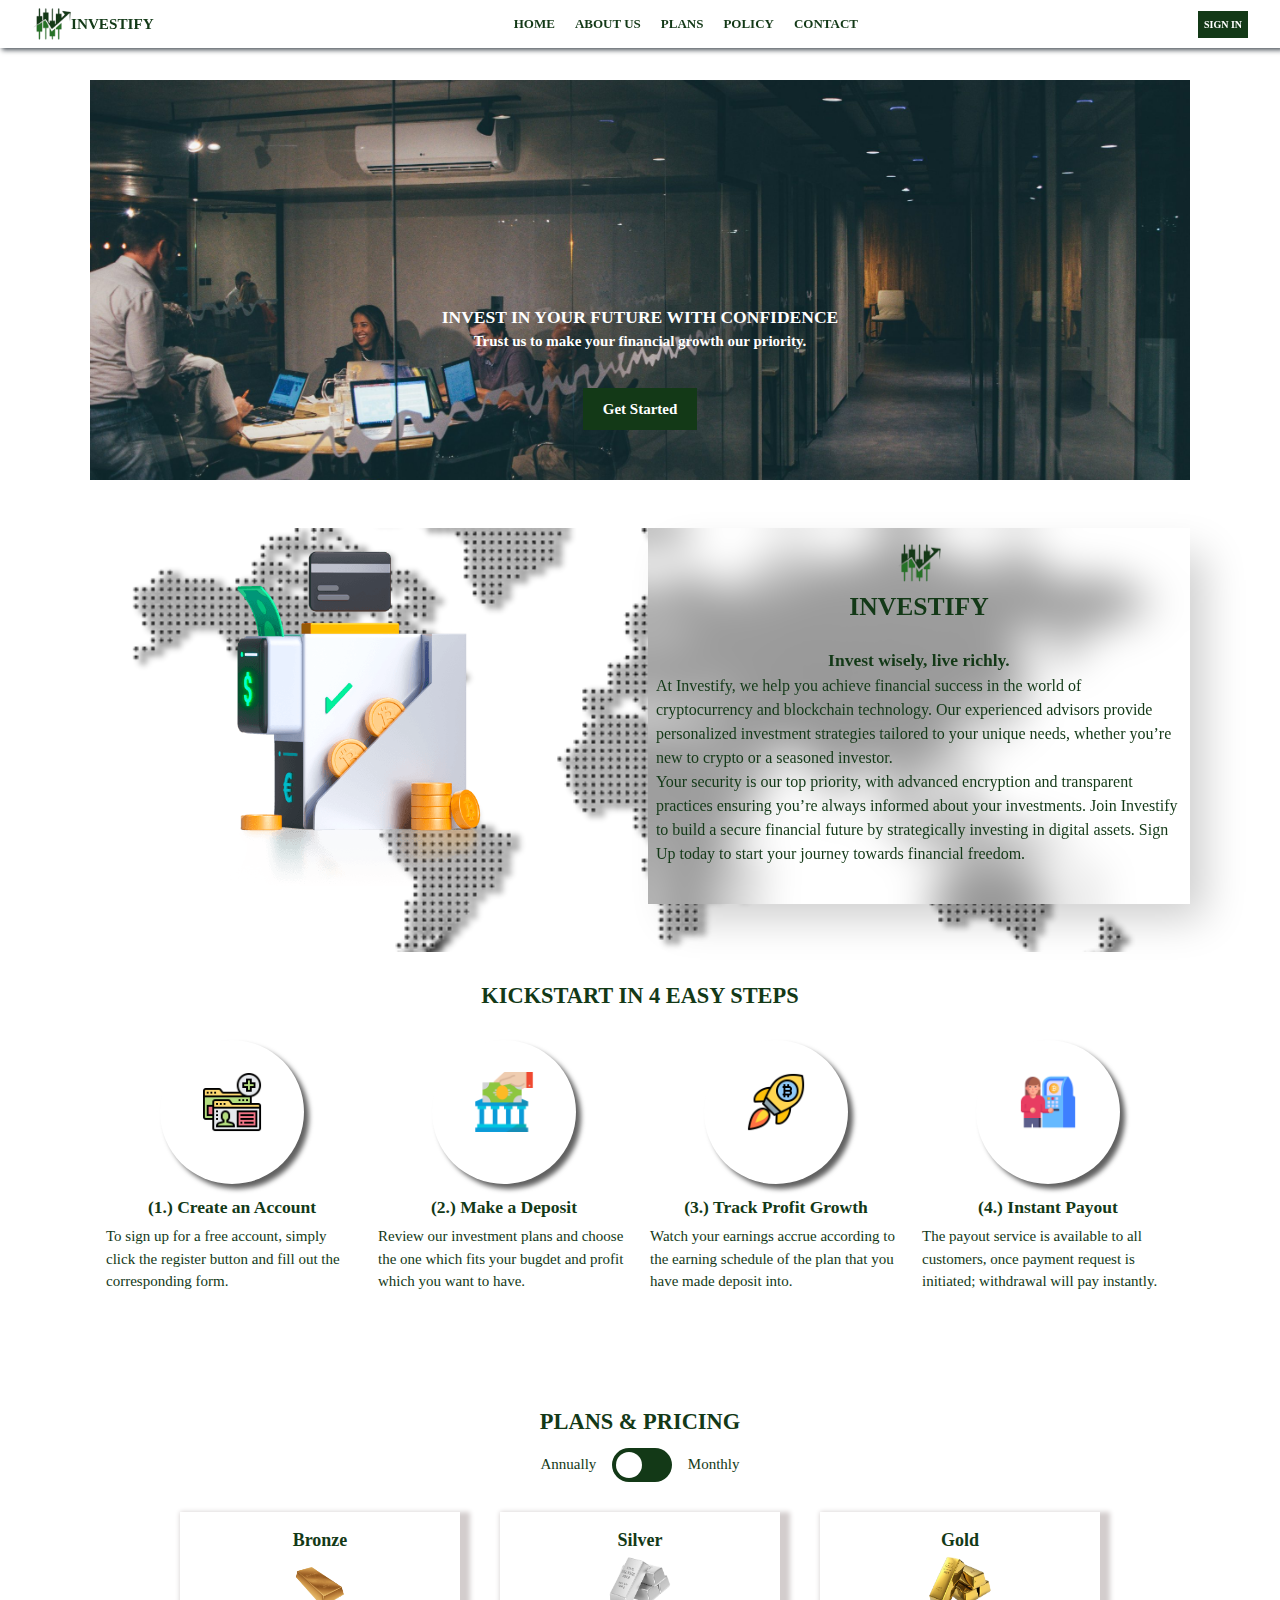
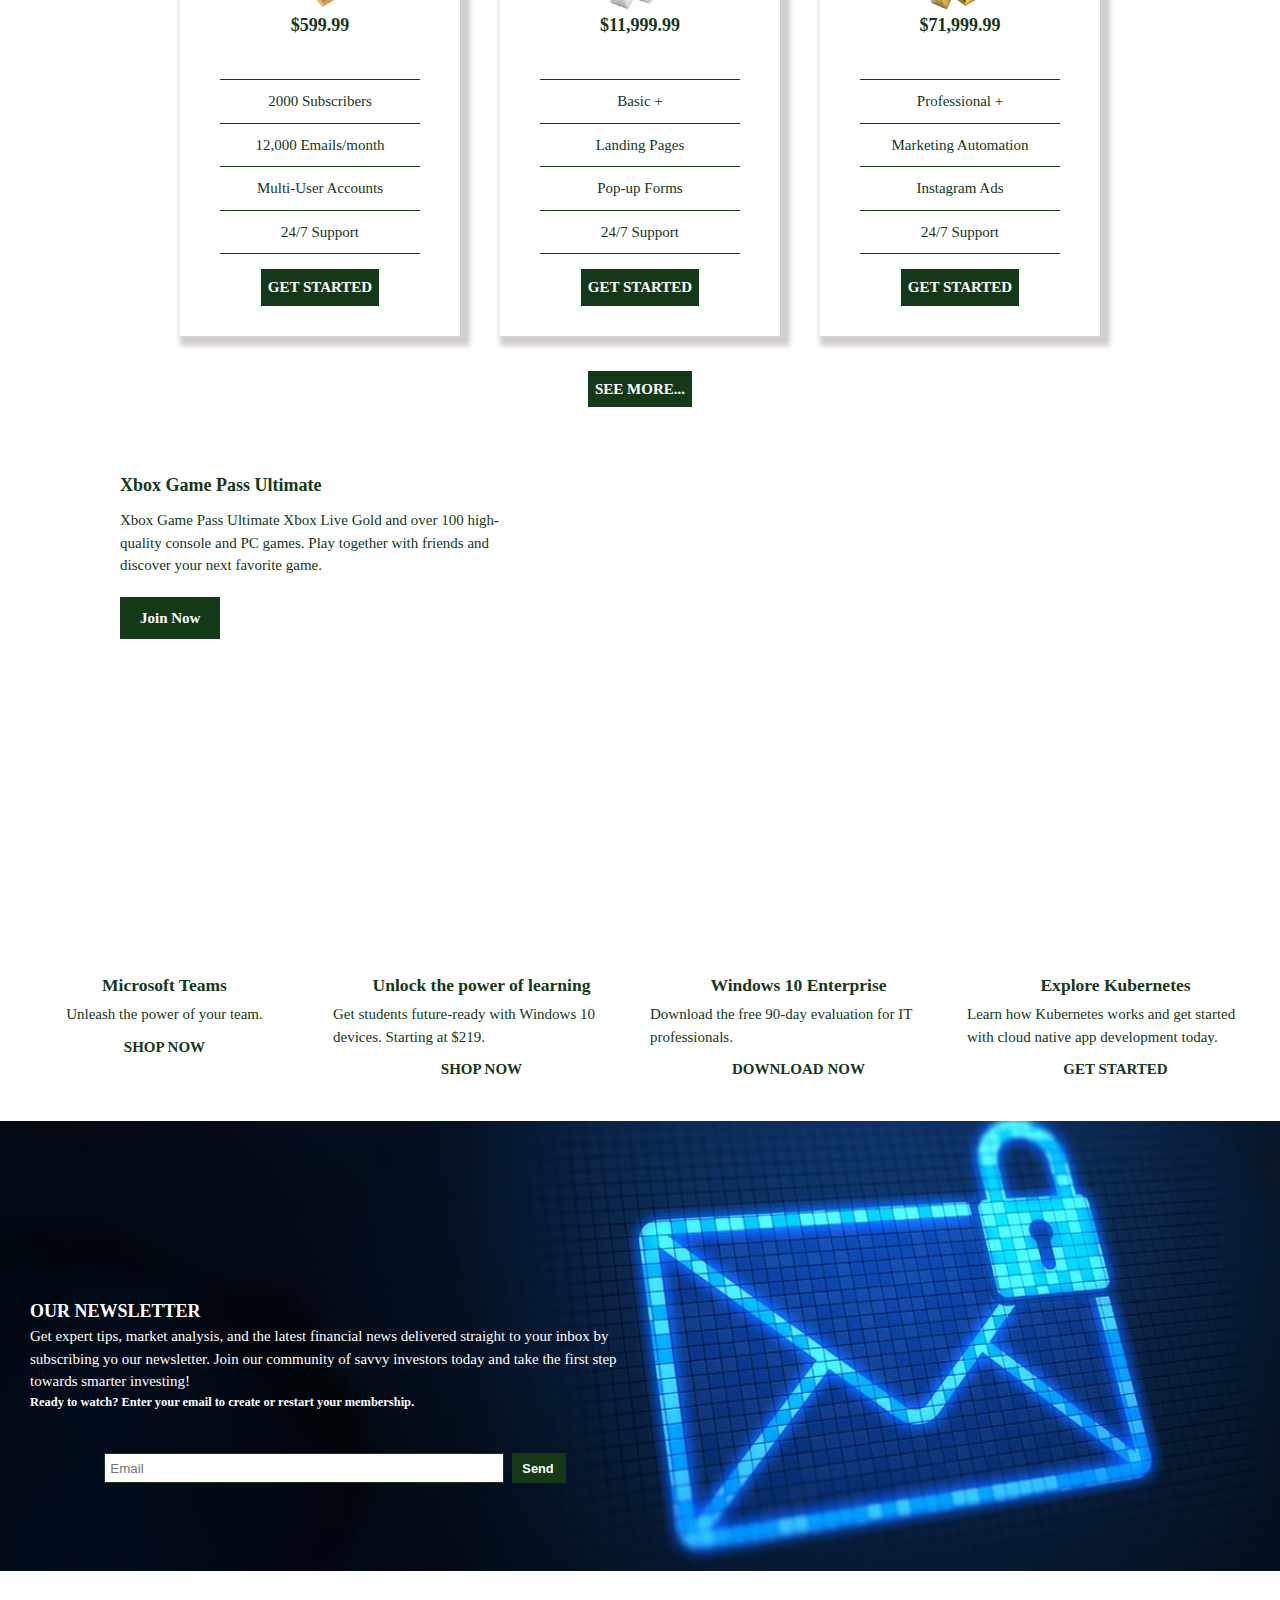
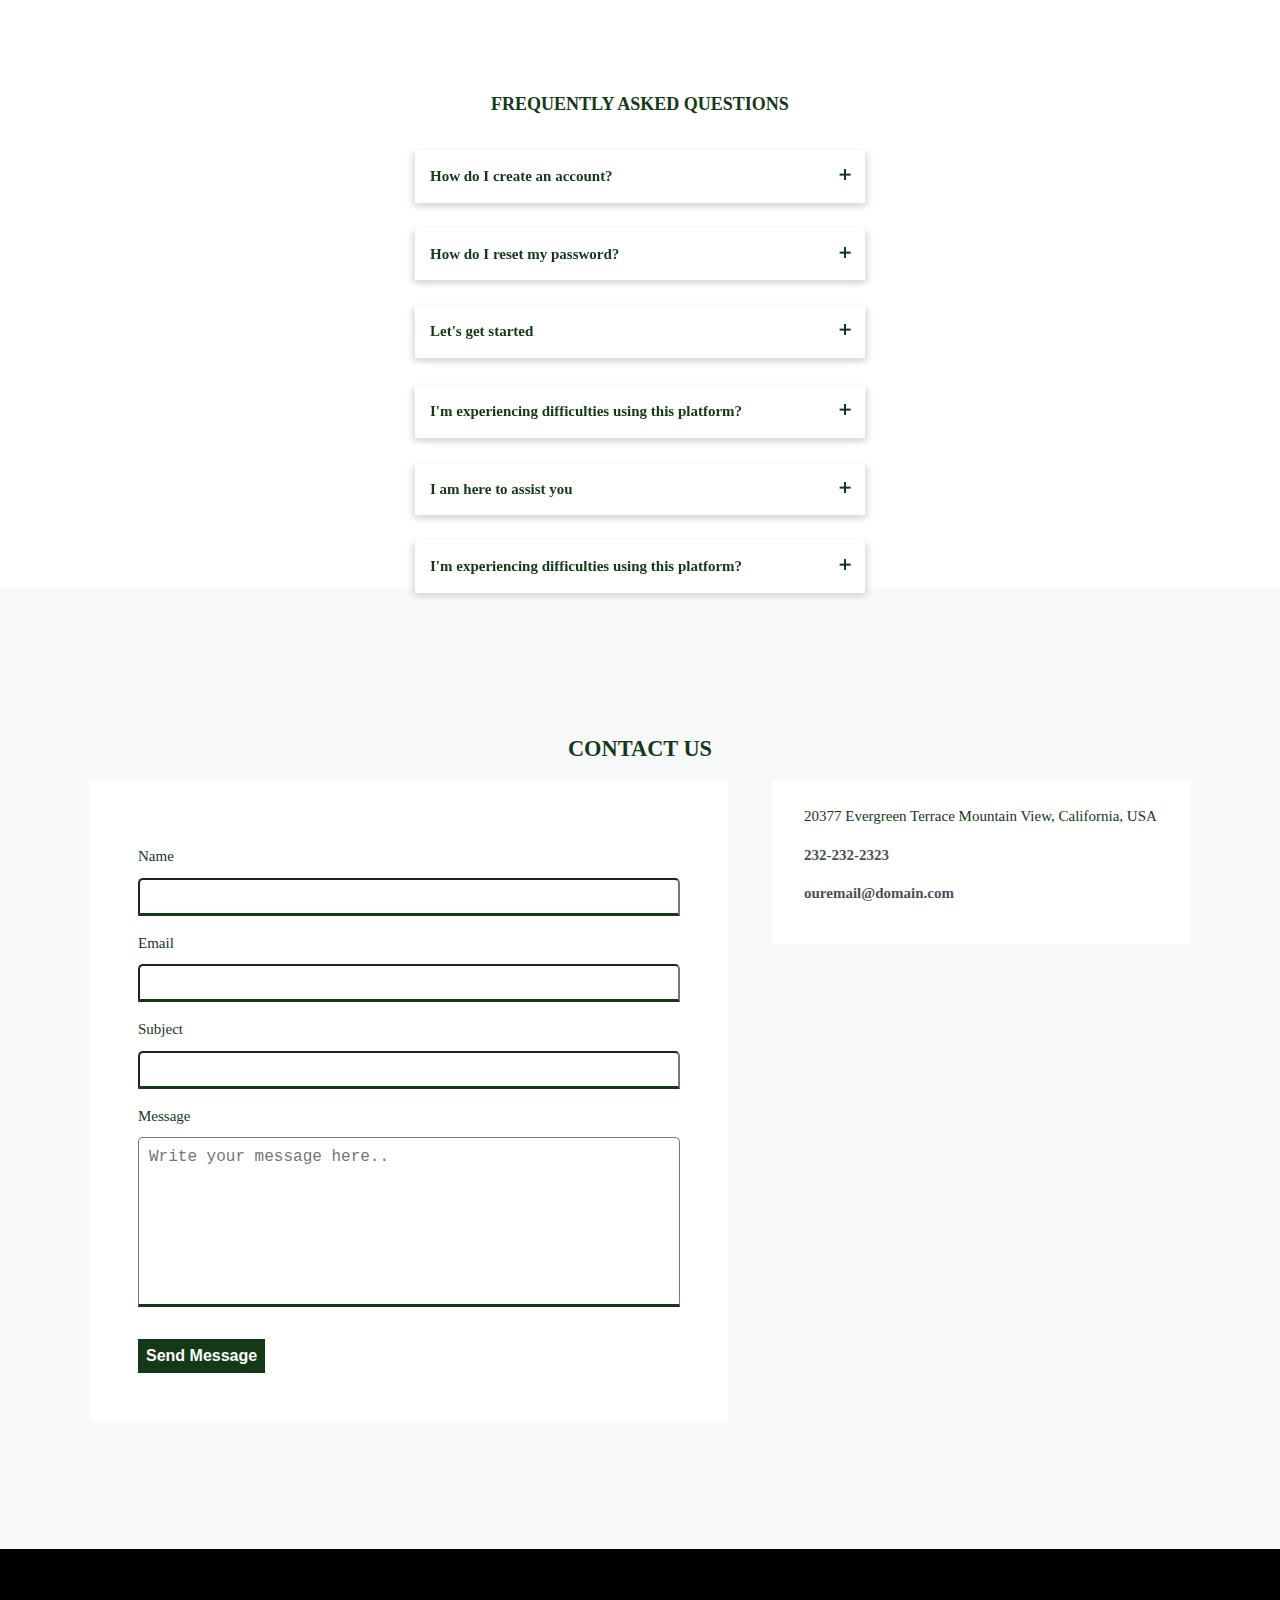
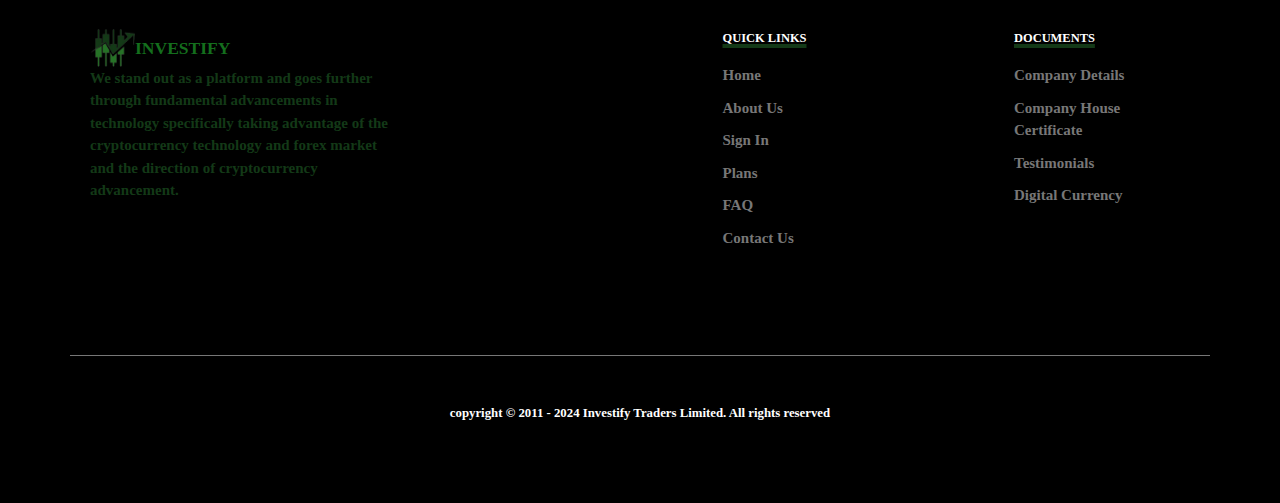
==== index.html @ efc924e0 "Added all" ====
<!DOCTYPE html>
<html>

<head>
  <title>Investify</title>
  <meta charset="utf-8">
  <meta name='viewport' content='width=device-width, initial-scale=1.0, maximum-scale=1.0, user-scalable=no' />
  <link href="./css/styles.css" rel="stylesheet" type='text/css' />
  <link rel="icon" href="./img/logo.png">
  <link rel="stylesheet" href="https://cdnjs.cloudflare.com/ajax/libs/font-awesome/6.4.0/css/all.min.css" integrity="sha512-iecdLmaskl7CVkqkXNQ/ZH/XLlvWZOJyj7Yy7tcenmpD1ypASozpmT/E0iPtmFIB46ZmdtAc9eNBvH0H/ZpiBw==" crossorigin="anonymous" referrerpolicy="no-referrer">
  <link rel="stylesheet" href="path/to/font-awesome/css/font-awesome.min.css">
</head>

<body>

  <div class="menu-btn">
    <i class="fas fa-bars"></i>
  </div>

  <div class="container">
    <!-- Nav -->
    <nav class="main-nav">
      <div class="logo">
        <img class="logo-img" src="./img/logo.png" alt="Investify">
        <h3>INVESTIFY</h3>
      </div>

      <ul class="main-menu">
        <li><a href="#">HOME</a></li>
        <li><a href="dashboard.html">ABOUT US</a></li>
        <li><a href="#">PLANS</a></li>
        <li><a href="#">POLICY</a></li>
        <li><a href="#">CONTACT</a></li>
      </ul>

      <ul class="right-menu">
        <a href="login.html" class="sign-in">
          SIGN IN <i class="fas fa-chevron-right"></i>
        </a>
      </ul>
    </nav>

    <!-- Showcase -->
    <header class="showcase">
      <div class="showcase-text">
        <h3>INVEST IN YOUR FUTURE WITH CONFIDENCE</h3>
      <h4>
        Trust us to make your financial growth our priority. <br>
      </h4>
      </div>
      <a href="#" class="btn">
        Get Started <i class="fas fa-chevron-right"></i>
      </a>
    </header>


    <!-- ---------------- About Us ----------------- -->
    <div class="row reverse">
      <div class="img-col">
          <img src="./img/about.png" alt="">
      </div>
      <div class="text-col">
        <div class="about-logo">
          <img class="logo-img" src="./img/logo.png" alt="Investify">
          <h1>INVESTIFY</h3>
        </div>
        <h3> Invest wisely, live richly.</h3>
          <p>
            At Investify, we help you achieve financial success in the
            world of cryptocurrency and blockchain technology. Our 
            experienced advisors provide personalized investment 
            strategies tailored to your unique needs, whether you’re 
            new to crypto or a seasoned investor. <br>
            Your security is our top priority, with advanced encryption
            and transparent practices ensuring you’re always informed 
            about your investments. Join Investify to build a secure
            financial future by strategically investing in digital assets.
            Sign Up today to start your journey towards financial freedom.
          </p>
          <br>
      </div>
  </div>


  <!-- -------------------Home cards 1---------------- -->
    <section class="home-cards-container">
      <h1>KICKSTART IN 4 EASY STEPS</h1>
      <div class="home-cards">
        <div class="home-cards-parts">
          <div class="steps">
            <img src="./img/account.png" alt="">
          </div>
          <h3>(1.) Create an Account</h3>
          <p>
            To sign up for a free account, simply click the
            register button and fill out the corresponding form.
          </p>
        </div>
        <div class="home-cards-parts">
          <div class="steps">
            <img src="./img/deposit.png" alt="">
          </div>
          <h3>(2.) Make a Deposit</h3>
          <p>
            Review our investment plans and choose the one which
            fits your bugdet and profit which you want to have.
          </p>
        </div>
        <div class="home-cards-parts">
          <div class="steps">
            <img src="./img/money.png" alt="">
          </div>
          <h3>(3.) Track Profit Growth</h3>
          <p>
            Watch your earnings accrue according to the earning
            schedule of the plan that you have made deposit into.
          </p>
        </div>
        <div class="home-cards-parts">
          <div class="steps">
            <img src="./img/atm.png" alt="">
          </div>
          <h3>(4.) Instant Payout</h3>
          <p>
            The payout service is available to all customers,
            once payment request is initiated; withdrawal will
            pay instantly.
          </p>
        </div>
    </section>


    <!-- -------------------Plans-------------------- -->
    <div class="top">
      <h1>PLANS & PRICING</h1>
      <div class="toggle-btn">
        <span style="margin: 0.8em;">Annually</span>
        <label class="switch">
          <input type="checkbox" id="checbox" onclick="check()" ; />
          <span class="slider-two round"></span>
        </label>
        <span style="margin: 0.8em;">Monthly</span></div>
    </div>

    <div class="package-container">
      <div class="packages">
        <h1>Bronze</h1>
        <img src="./img/bronze.png" alt="">
        <h2 class="text1">&dollar;49.99</h2>
        <h2 class="text2">&dollar;599.99</h2>
        <ul class="list-two">
          <li class="first">2000 Subscribers</li>
          <li>12,000 Emails/month</li>
          <li>Multi-User Accounts</li>
          <li>24/7 Support</li>
        </ul>
        <a href="#" class="button-two button1">GET STARTED</a>
      </div>
      <div class="packages">
        <h1>Silver</h1>
        <img src="./img/silver.png" alt="">
        <h2 class="text1">&dollar;999.99</h2>
        <h2 class="text2">&dollar;11,999.99</h2>
        <ul class="list-two">
          <li class="first">Basic +</li>
          <li>Landing Pages</li>
          <li>Pop-up Forms</li>
          <li>24/7 Support</li>
        </ul>
        <a href="#" class="button-two button2">GET STARTED</a>
      </div>
      <div class="packages">
        <h1>Gold</h1>
        <img src="./img/gold.png" alt="">
        <h2 class="text1">&dollar;5,999.99</h2>
        <h2 class="text2">&dollar;71,999.99</h2>
        <ul class="list-two">
          <li class="first">Professional +</li>
          <li>Marketing Automation</li>
          <li>Instagram Ads</li>
          <li>24/7 Support</li>
        </ul>
        <a href="#" class="button-two button3">GET STARTED</a>
      </div>
      <div class="package-container" id="pkgSee">
          <div class="packages">
            <h1>Platinum</h1>
            <img src="./img/plat.png" alt="">
            <h2 class="text1">&dollar;9,999.99</h2>
            <h2 class="text2">&dollar;119,999.99</h2>
            <ul class="list-two">
              <li class="first">2000 Subscribers</li>
              <li>12,000 Emails/month</li>
              <li>Multi-User Accounts</li>
              <li>24/7 Support</li>
            </ul>
            <a href="#" class="button-two button1">GET STARTED</a>
          </div>
          <div class="packages">
            <h1>Diamond</h1>
            <img src="./img/diamond.png" alt="">
            <h2 class="text1">&dollar;49,999.99</h2>
            <h2 class="text2">&dollar;599,999.99</h2>
            <ul class="list-two">
              <li class="first">Basic +</li>
              <li>Landing Pages</li>
              <li>Pop-up Forms</li>
              <li>24/7 Support</li>
            </ul>
            <a href="#" class="button-two button2">GET STARTED</a>
          </div>
          <div class="packages">
            <h1>V.I.P</h1>
            <img src="./img/vip.png" alt="">
            <h2 class="text1">&dollar;99,999.99</h2>
            <h2 class="text2">&dollar;1,199,999.99</h2>
            <ul class="list-two">
              <li class="first">Professional +</li>
              <li>Marketing Automation</li>
              <li>Instagram Ads</li>
              <li>24/7 Support</li>
            </ul>
            <a href="#" class="button-two button3">GET STARTED</a>
          </div>
    </div>
  </div>
  <div class="see">
    <a id="see-more" onclick="seeMore()" class="button-two button1">SEE MORE...</a>
    <a id="see-less" onclick="seeLess()" class="button-two button1">SEE LESS...</a>
  </div>

    <!-- Xbox -->
    <section class="xbox">
      <div class="content">
        <h2>Xbox Game Pass Ultimate</h2>
        <p>Xbox Game Pass Ultimate Xbox Live Gold and over 100 high-quality
          console and PC games. Play together with friends and discover your
          next favorite game.</p>
          <a href="#" class="btn">
            Join Now <i class="fas fa-chevron-right"></i>
          </a>
      </div>
    </div>

    <!-- Home cards 2 -->
			<section class="home-cards">
				<div>
					<img src="https://i.ibb.co/zVqhWn2/card5.png" alt="" />
					<h3>Microsoft Teams</h3>
					<p>
						Unleash the power of your team.
					</p>
					<a href="#">Shop Now <i class="fas fa-chevron-right"></i></a>
				</div>
				<div>
					<img src="https://i.ibb.co/mGZcxcn/card6.jpg" alt="" />
					<h3>Unlock the power of learning</h3>
					<p>
						Get students future-ready with Windows 10 devices. Starting at $219.
					</p>
					<a href="#">Shop Now <i class="fas fa-chevron-right"></i></a>
				</div>
				<div>
					<img src="https://i.ibb.co/NpPvVHj/card7.png" alt="" />
					<h3>Windows 10 Enterprise</h3>
					<p>
						Download the free 90-day evaluation for IT professionals.
					</p>
					<a href="#">Download Now <i class="fas fa-chevron-right"></i></a>
				</div>
				<div>
					<img src="https://i.ibb.co/LkP4L5T/card8.png" alt="" />
					<h3>Explore Kubernetes</h3>
					<p>
						Learn how Kubernetes works and get started with cloud native app
						development today.
					</p>
					<a href="#">Get Started <i class="fas fa-chevron-right"></i></a>
				</div>
      </section>
      
      <!-- ----------------------- Newsletter ---------------------- -->
      <section class="newsletter dark">
        <div class="newsletter-content">
          <h2>OUR NEWSLETTER</h2>
          <p>
            Get expert tips, market analysis, and the latest financial news
            delivered straight to your inbox by subscribing yo our newsletter.
            Join our community of savvy investors today and take the first 
            step towards smarter investing!
          </p>
          <div class="signup">
            <h5>Ready to watch? Enter your email to create or restart your membership.</h5>
            <form class="email-signup">
                <input type="email" placeholder="Email" required>
                <button type="submit"><h4>Send</h4> <i class="fa fa-angle-right"></i></button>
            </form>
        </div>
        </div>
      </section>

      <!-- -----------------FAQ-------------------- -->
        
      
        <div class="accordion">
          <h1>FREQUENTLY ASKED QUESTIONS</h1>

          <div class="option">
            <input type="checkbox" id="toggle1" class="toggle" />
            <label class="title" for="toggle1">
              How do I create an account?
            </label>
            <div class="content-acc">
              <p>
                To create an account, click on the "Sign Up" button, fill
                in your details, and follow the instructions to verify 
                your email address. Once account has been succesfully created
                click the login link to login with the required credentials.
              </p>
            </div>
          </div>
      
          <div class="option">
            <input type="checkbox" id="toggle2" class="toggle" />
            <label class="title" for="toggle2">
              How do I reset my password?
            </label>
            <div class="content-acc">
              <p>
                Click on the "Forgot Password" link on the login page, enter
                your registered email address, and follow the instructions
                sent to your email to reset your password.
              </p>
            </div>
          </div>
      
          <div class="option">
            <input type="checkbox" id="toggle3" class="toggle" />
            <label class="title" for="toggle3">
              Let's get started
            </label>
            <div class="content-acc">
              <p>Lorem ipsum dolor sit amet, consectetur adipiscing elit, sed do eiusmod tempor incididunt ut labore et dolore magna aliqua. Ut enim ad minim veniam, quis nostrud exercitation ullamco laboris nisi ut aliquip ex ea commodo consequat. </p>
            </div>
          </div>
      </div>

      <div class="accordion-two">

        <div class="option">
          <input type="checkbox" id="toggle4" class="toggle" />
          <label class="title" for="toggle4">
            I'm experiencing difficulties using this platform?
          </label>
          <div class="content-acc">
            <p>
              If experiencing any type of difficulty in using this platform, kinf visit the Contact section, fill out the form
              correctly and submit. We will respond to your inquiry,
              so please wait for a while.
            </p>
          </div>
        </div>
    
        <div class="option">
          <input type="checkbox" id="toggle5" class="toggle" />
          <label class="title" for="toggle5">
            I am here to assist you
          </label>
          <div class="content-acc">
            <p>Lorem ipsum dolor sit amet, consectetur adipiscing elit, sed do eiusmod tempor incididunt ut labore et dolore magna aliqua. Ut enim ad minim veniam, quis nostrud exercitation ullamco laboris nisi ut aliquip ex ea commodo consequat. </p>
          </div>
        </div>
    
        <div class="option">
          <input type="checkbox" id="toggle6" class="toggle" />
          <label class="title" for="toggle6">
            I'm experiencing difficulties using this platform?
          </label>
          <div class="content-acc">
            <p>
              If experiencing any type of difficulty in using this platform, kinf visit the Contact section, fill out the form
              correctly and submit. We will respond to your inquiry,
              so please wait for a while.
            </p>
          </div>
        </div>
    </div>


      <!-- ------------------- Contact --------------- -->
      <section id="contact">
        <div class="contain">
            <h1>CONTACT US</h1>
            <div class="flex">
                <div id="form-container">
                    <form>
                        <label for="name">Name</label>
                        <input type="text" id="name" />

                        <label for="email">Email</label>
                        <input type="text" id="email" />

                        <label for="subject">Subject</label>
                        <input type="text" id="subject" />

                        <label for="message">Message</label>
                        <textarea id="message" placeholder="Write your message here.."></textarea>

                        <button class="sign-in contact-btn">Send Message</button>
                    </form>
                </div>
                <div id="address-container">
                  <div class="flex">
                    <i class="fa-solid fa-location fa-2x"></i>
                    <address>
                      20377 Evergreen Terrace Mountain View, 
                      California, USA 
                    </address>
                  </div>
                  <div class="flex">
                    <i class="fa-solid fa-phone fa-2x"></i>
                    <a href="#">232-232-2323</a>
                  </div>
                  <div class="flex">
                    <i class="fa-solid fa-envelope fa-2x"></i>
                    <a href="#">ouremail@domain.com</a>
                  </div>
                </div>
            </div>
        </div>
    </section>




      <!-- -------------- Footer ------------------ -->
      <footer>
        <div class="footer flex contain">
            <div class="footer-about">
              <div class="foot-logo-wrapper">
                <img class="logo-img" src="./img/logo.png" alt="Investify">
                <h3>INVESTIFY</h3>
              </div>
                <p>
                  We stand out as a platform and goes further through 
                  fundamental advancements in technology specifically 
                  taking advantage of the cryptocurrency technology and
                  forex market and the direction of cryptocurrency 
                  advancement.
                </p>
            </div>
            <div class="footer-quick-links">
                <h5>QUICK LINKS</h5>
                <ul>
                    <li><a href="#">Home</a></li>
                    <li><a href="#">About Us</a></li>
                    <li><a href="#">Sign In</a></li>
                    <li><a href="#">Plans</a></li>
                    <li><a href="#">FAQ</a></li>
                    <li><a href="#">Contact Us</a></li>
                </ul>
            </div>
            <div class="footer-quick-links">
              <h5>DOCUMENTS</h5>
              <ul>
                  <li><a href="#">Company Details</a></li>
                  <li><a href="#">Company House Certificate</a></li>
                  <li><a href="#">Testimonials</a></li>
                  <li><a href="#">Digital Currency</a></li>
              </ul>
          </div>
        </div>
        <small>
            copyright &copy; 2011 - 2024 Investify Traders Limited. All rights reserved
        </small>
    </footer>


  <script src="./js/app.js"></script>
</body>

</html>
---- css/styles.css ----
* {
  box-sizing: border-box;
  margin: 0;
  padding: 0;
}

body {
  font-family:'Times New Roman', Times, serif;
  background: #fff;
  color: var(--pry-color);
  font-size: 15px;
  line-height: 1.5;
}



:root {
  --pry-color: #133917;
}




a {
  color: var(--pry-color);
  text-decoration: none;
  font-weight: bold;
}

ul {
  list-style: none;
}

.container {
  width: 95%;
  max-width: 1100px;
  margin: auto;
}

.contain {
  max-width: 1140px;
  margin: 0 auto;
  padding: 0 20px;
}

/* Nav */
.main-nav {
  position: fixed;
  top: 0;
  left: 0;
  display: flex;
  align-items: center;
  justify-content: space-between;
  width: 100%;
  height: 3rem;
  padding: 20px 0;
  font-size: 13px;
  background: #fff;
  z-index: 1;
  padding: 0 2.5% 0 2.5%;
  box-shadow: 3px 1px 5px 1px #495057;
}

.logo {
  display: flex;
  flex-direction: row;
  justify-content: center;
  align-items: center;
}

.logo-img {
  width: 3em;
  height: 2.5em;
}

@media (max-width: 500px) {
  .main-nav .logo h3 {
    font-size: small;
  }

  .main-nav .logo img {
    width: 2em;
    height: 1.5em;
  }
}

.main-nav ul {
  display: flex;
}

.main-nav ul li {
  padding: 0 10px;
}

.main-nav ul li a {
  padding-bottom: 2px;
}

.main-nav ul li a:hover {
  border-bottom: 2px solid var(--pry-color);
}

.sign-in {
  background: var(--pry-color);
  border: 2px solid var(--pry-color);
  color: #fff;
  padding: 4px;
  font-size: 10px;
  margin-right: 0;
}

.sign-in:hover {
  background: #fff;
  border: 2px solid var(--pry-color);
  color: var(--pry-color);
  transition: .5s;
}

.main-nav ul.main-menu {
  margin-left: 20px;
}

.menu-btn {
  cursor: pointer;
  position: absolute;
  top: 14px;
  right: 30px;
  z-index: 2;
  display: none;
}

.btn {
  cursor: pointer;
  display: inline-block;
  border: 0;
  font-weight: bold;
  padding: 10px 20px;
  background: var(--pry-color);
  color: #fff;
  font-size: 15px;;
}

.btn:hover {
  opacity: 0.9;
}

.dark {
  color: #fff;
}

.dark .btn {
  background: #f4f4f4;
  color: var(--pry-color);
}

/* Showcase */
.showcase {
  width: 100%;
  height: 400px;
  background: url('../img/inv7.jfif') no-repeat center center/cover;
  display: flex;
  flex-direction: column;
  align-items: center;
  text-align: center;
  justify-content: flex-end;
  padding-bottom: 50px;
  margin: 5rem 0 1.7rem 0;
  color: #fff;
}

.showcase-text {
  padding: 1em;
  width: fit-content;
  height: fit-content;
  text-align: center;
  position: relative;

}

.showcase h2, .showcase p {
  margin-bottom: 10px;
}

.showcase .btn {
  margin-top: 20px;
}



/* ---------------- About Us ------------------ */
.row {
  display: flex;
  flex-direction: row;
  align-items: center;
  justify-content: space-between;
  width: 100%;
  margin: 3rem 0 1.7rem 0;
  gap: 1rem;
  text-align: center;
  background: url("/img/globe.png") no-repeat center center/cover;
}


@media (max-width: 800px) {
  .row {
      justify-content: center;
      flex-direction: column;
  }
  .reverse {
      flex-direction: column-reverse;
  }
}


.text-col { 
  backdrop-filter: blur(20px);
  box-shadow: 20px 20px 40px -6px rgba(0,0,0,0.2);
  background: $white;
  padding: 1rem .5rem; 
}


.text-col, .img-col {
  flex-basis: 50%;
  margin-bottom: 3rem;
}


.text-col p {
  text-align: left;
  font-size: 1rem;
}


.img-col img {
  display: block;
  width: 18rem;
  height: 22rem;
  margin: auto;
}


 .text-col h1 {
  font-size: 1.6rem;
  font-weight: 600;
  margin-bottom: 1.3rem;
  text-align: center;
}


@media (max-width: 481px) {
  .text-col p {
    font-size: smaller;
  }
}







/* ---------------- Home cards ----------------- */
.home-cards-container h1 {
  text-align: center;
  margin: 0rem 0 1.7rem 0;
  font-size: 1.4rem;
}

.home-cards {
  display: grid;
  grid-template-columns: repeat(4, 1fr);
  grid-gap: 20px;
  margin-bottom: 40px;
  padding: 0 1rem 0 1rem;
}

.home-cards div {
  display: flex;
  flex-direction: column;
  align-items: center;
}

.home-cards img {
  width: 100%;
  margin-bottom: 20px;
}

.home-cards h3 {
  margin-top: 10px;
  margin-bottom: 5px;
}

.home-cards a {
  display: inline-block;
  padding-top: 10px;
  color: var(--pry-color);
  text-transform: uppercase;
  font-weight: bold;
}

.home-cards a:hover i {
  margin-left: 10px;
}

.steps {
  display: flex;
  align-items: center;
  justify-content: center;
  background: transparent;
  width: 9rem;
  box-shadow: 5px 5px 5px #616161;
  border-radius: 50%;
  padding: 2rem 0 2rem 0;
}

.steps img {
  width: 60px;
  height: 60px;
}



/* -------------------- Plan section --------------------- */
.top {
  display: flex;
  flex-direction: column;
  align-items: center;
  margin-top: 7rem;
}

.top h1 {
  font-size: 1.4rem;
}

.packages {
  margin: 20px;
  width: 280px;
  padding: 1em;
  height: 100%;
  background: transparent;
  display: flex;
  flex-direction: column;
  align-items: center;
  text-align: center;
  box-shadow: 5px 5px 5px 5px #d3cdcd;
  flex-wrap: wrap;
  color: var(--pry-color);
}

.packages img {
  width: 4rem;
  height: 3.6rem;
}

h1,
h2 {
  font-size: 1.2em;
}

.list-two li {
  font-size: 15px;
  list-style: none;
  border-bottom: 1px solid var(--pry-color);
  padding-inline-start: 0;
  border-width: 1px;
  padding: 10px;
}

.first {
  margin-top: 40px;
  border-top: 1px solid var(--pry-color);
}

.list-two {
  width: 80%;
}

ol,
ul {
  padding: 0;
}

input,
label {
  display: inline-block;
  vertical-align: middle;
  margin: 10px 0;
}

.button-two {
  font-size: 1em;
  font-weight: bold;
  margin: 15px 15px;
  color: #fff;
  background: var(--pry-color);
  border: 2px solid var(--pry-color);
  padding: 5px;
}


.button-two:hover {
  background: #fff;
  color: var(--pry-color);
  transition: .5s;
  border: 2px solid var(--pry-color);
}


.switch {
  position: relative;
  display: inline-block;
  width: 60px;
  height: 34px;
}

.switch input {
  opacity: 0;
  width: 0;
  height: 0;
}

.slider-two {
  position: absolute;
  cursor: pointer;
  top: 0;
  left: 0;
  right: 0;
  bottom: 0;
  background-color: var(--pry-color);
  -webkit-transition: 0.4s;
  transform: translate(0px, 0px);
  transition: 0.6s ease transform, 0.6s box-shadow;
}

.slider-two:before {
  position: absolute;
  content: "";
  height: 26px;
  width: 26px;
  left: 4px;
  bottom: 4px;
  background-color: #fff;
  -webkit-transition: 0.4s;
  transition: 0.4s;
}

input:checked + .slider-two:before {
  -webkit-transform: translateX(26px);
  -ms-transform: translateX(26px);
  transform: translateX(26px);
}

.slider-two.round {
  border-radius: 34px;
}

.slider-two.round:before {
  border-radius: 50%;
}

.package-container {
  display: flex;
  align-items: center;
  justify-content: center;
  flex-wrap: wrap;
}

#pkgSee {
  display: none;
}

.see {
  display: flex;
  align-items: center;
  justify-content: center;
}

#see-more {
  display: block;
  cursor: pointer;
}

#see-less {
  display: none;
  cursor: pointer;
}




/* Xbox */
.xbox {
  width: 100%;
  height: 500px;
  background: url('https://i.ibb.co/tBJGPD9/xbox.png') no-repeat center center/cover;
  margin-bottom: 20px;
}

.xbox .content {
  width: 40%;
  padding: 50px 0 0 30px;
}

.xbox p, .carbon p {
  margin: 10px 0 20px;
}

/* --------------------- Newsletter ------------------- */
.newsletter {
  display: flex;
  flex-direction: column;
  justify-content: center;
  align-items: flex-start;
  width: 100%;
  height: 450px;
  background: url('/img/inv13.jpg') no-repeat center center/cover;
}

.newsletter-content {
  width: 50%;
  padding: 100px 0 0 30px;
}

.email-signup {
  border-radius: 4px;
  display: flex;
  flex-direction: row;
  align-items: center;
  justify-content: center;
  margin-top: 2rem;
  width: 100%;
  gap: 0.5rem;
}


.email-signup input {
  max-width: 400px;
  min-width: 280px;
  width: 100%;
  height: 30px;
  padding-left: 5px;
  border: 0;
  outline: 0;
  background: #fff;
  color: #000;
  border: 1px solid var(--pry-color);
}


.email-signup button {
  background: var(--pry-color);
  border: 0;
  outline: 0;
  color: #fff;
  font-size: .8rem;
  cursor: pointer;
  height: 30px;
  font-weight: 600;
  padding: 10px 10px;
  display: flex;
  flex-direction: row;
  align-items: center;
  gap: 2px;
}


.email-signup button:hover, nav div button:hover:nth-child(2) {
  background: #fff;
  color: var(--pry-color);
  transition: 1s;
}



/* ----------------------FAQ----------------- */
.accordion {
  margin: 8em auto 0 auto;
  max-width: 30em;
}

.accordion-two {
  margin: -2em auto;
  max-width: 30em;
}

.accordion h1 {
  text-align: center;
}

.toggle {
  display: none;
}

.option {
  position: relative;
  margin-bottom: 1em;
}

.title,
.content-acc {
  backface-visibility: hidden;
  transform: translateZ(0);
  transition: all 0.2s;
}

.title {
  background: #fff;
  padding: 1em;
  display: block;
  cursor: pointer;
  box-shadow: 3px 3px 6px #ddd, -3px 3px 6px #ddd;
  color: $font-color;
  font-weight: bold;
}

.title:after, .title:before {
  content: '';
  position: absolute;
  right: 1.25em;
  top: 1.25em;
  width: 2px;
  height: 0.75em;
  background-color: var(--pry-color);
  transition: all 0.2s;
}
.title:after {
  transform: rotate(90deg);
}

.content-acc {
  max-height: 0;
  overflow: hidden;
  background-color: #fff;
}

.content-acc p {
  margin: 0;
  padding: 0.5em 1em 1em;
  font-size: 0.9em;
  line-height: 1.5;
}

.toggle:checked {
  & + .title,
  & + .title + .content-acc {
    box-shadow: 3px 3px 6px #ddd, -3px 3px 6px #ddd;
  }
  & + .title + .content-acc {
    max-height: 500px;
  }
  & + .title:before {
    transform: rotate(90deg) !important;
  }
}





/* ----------------- Contact ----------------- */
#contact {
  background: #f8f9fa;
  padding: 4rem 0 8rem;
}

.flex {
  display: flex;
  justify-content: space-between;
}

#contact h1 {
  font-size: 1.4rem;
  text-align: center;
  margin: 5rem 0 1rem 0;
}

#form-container {
  width: 58%;
  background: #fff;
  padding: 3rem;
  box-sizing: border-box;
  height: 0%;
}

#form-container label {
  display: block;
  color: var(--pry-color);
  margin-top: 1rem;
}

#form-container input,
#form-container textarea {
  display: block;
  border-top-left-radius: 5px;
  border-top-right-radius: 5px;
  border-bottom: 3px solid var(--pry-color);
  padding: 10px;
  width: 100%;
  height: 38px;
  font-size: 1rem;
  color: #000;
}

#form-container textarea {
  height: 170px;
  margin-bottom: 2rem;
  resize: none;
}

#address-container {
  width: 38%;
  background: #fff;
  padding: 1.5rem;
  height: fit-content;
  display: flex;
  flex-direction: column;
  justify-content: space-around;
}

#address-container div {
  flex-direction: row;
  justify-content: flex-start;
  align-items: center;
  flex-wrap: nowrap;
  gap: .5rem;
  margin-bottom: 1rem;
  overflow: hidden;
}

#address-container i {
  font-weight: 700;
  margin-top: 2rem;
}

#address-container i:first-child {
  margin-top: 0;
}

#address-container address {
  font-style: normal;
}

#address-container a {
  text-decoration: none;
  color:#495057;
}

#address-container a:hover {
  text-decoration: underline;
}

.contact-btn {
  font-size: 1rem;
  font-weight: bold;
  cursor: pointer;
  padding: 6px;
}


@media (max-width: 767px) {
  .contain {
    max-width: 540px;
  }
  #contact .flex {
    flex-wrap: wrap;
}

#form-container {
    width: 100%;
    padding: 2rem;
}

#address-container {
    width: 100%;
    margin-top: 2rem;
}
}


@media (max-width: 500px) {
  #contact {
    padding: 4rem 0;
}

  #contact h2 {
    margin-bottom: 2rem;
}

  #form-container {
    padding: 1.5rem;
}
}


/* end: contact us styles */




/* ---------------- Footer ------------------ */
footer {
  background: #000;
  padding: 5rem 0;
}

.footer {
  gap: 2rem;
}

footer .flex {
  padding-bottom: 6rem;
  border-bottom: 1px solid #777;
}

footer h5 {
  color: #fff;
  margin-bottom: 1rem;
  font-weight: bold;
  text-decoration: 4px var(--pry-color) underline;
}

footer h5.follow-us {
  margin-top: 1rem;
}

footer .footer-about {
  width: 47%;
  font-weight: bold;
}

.foot-logo-wrapper {
  display: flex;
  flex-direction: row;
  align-items: center;
  color: #146e1d;
}

@media (max-width: 500px) {
  .foot-logo-wrapper .logo-img {
    width: 3rem;
    height: 1.7rem;
  }
}

footer .footer-about p {
  width: 65%;
  max-width: 300px;
}

footer .footer-quick-links {
  width: 16%;
}

footer .footer-quick-links ul {
  list-style-type: none;
  padding: 0;
  margin: 0;
}

footer .footer-quick-links ul li {
  margin: 10px 0;
}

footer .footer-quick-links ul li a {
  color: #777;
  text-decoration: none;
}

footer .footer-quick-links ul li a:hover {
  color: #fff;
}

footer small {
  margin-top: 3rem;
  font-size: .8rem;
  display: block;
  text-align: center;
  color: #fff;
  font-weight: bold;
}

footer small a {
  color: #777;
  text-decoration: none;
}

footer small a:hover {
  color: #fff;
}






/* ------------------Media queries ------------------ */
@media (max-width: 767px) {
  .contain {
    max-width: 540px;
  }
  #form-container {
    width: 100%;
    padding: 2rem;
}

#address-container {
    width: 100%;
    margin-top: 2rem;
}

footer {
    padding: 6rem 0;
}

footer .flex {
    flex-wrap: wrap;
}

footer .flex > div {
    width: 100%;
    margin-top: 1rem;
}

footer .flex > div:first-child {
    margin-top: 0;
}

footer .footer-about p {
    font-size: 1rem;
    width: 100%;
}

footer .footer-subscribe input {
    width: 90%;
}

footer h5.follow-us {
    margin-top: 2rem;
}
}

@media(max-width: 700px) {
  .menu-btn {
    position: fixed;
    top: 0.8rem;
    display: block;
    right: 2.5%;
    z-index: 100;
  }

  .menu-btn:hover {
    opacity: 0.5;
  }

  .sign-in {
    margin-right: -1rem;
  }

  .main-nav ul.right-menu {
    margin-right: 50px;
  }

  .main-nav ul.main-menu {
    display: block;
    position: absolute;
    top:0;
    left: 0;
    width: 100%;
    height: fit-content;
    border-right: #ccc 1px solid;
    padding: 30px;
    transform: translateX(-700px);
    transition: transform 0 ease-in-out;
    color: #c2b8b8;
    backdrop-filter: blur(10px);
    box-shadow: 20px 20px 40px -6px rgba(0,0,0,0.2);
    background: $white;
  }

  .main-nav ul.main-menu li {
    padding: 10px;
    border-bottom: #ccc solid 1px;
    font-size: 14px;
  }

  .main-nav ul.main-menu li:last-child {
    border-bottom: 0;
  }

  .main-nav ul.main-menu.show {
    transform: translateX(-20px);
  }

  .home-cards {
    grid-template-columns: repeat(2, 1fr);
  }

  .xbox .content p {
    display: none;
  }

  .xbox .content h2 {
    margin-bottom: 20px;
  }

  .carbon .content {
    width: 85%;
  }

  .links .links-inner {
    grid-template-columns: repeat(2, 1fr);
  }
}

@media(max-width: 500px) {
  .home-cards {
    grid-template-columns: 1fr;
  }

  .links .links-inner {
    grid-template-columns: 1fr;
  }

  .links .links-inner ul {
    margin-bottom: 20px;
  }

  .sign-in {
    padding: 2px;
    font-size: 8px;
    margin-right: -1.8rem;
  }

  #form-container {
    padding: 1.5rem;
  }

  footer {
    padding: 4rem 0;
  }
}
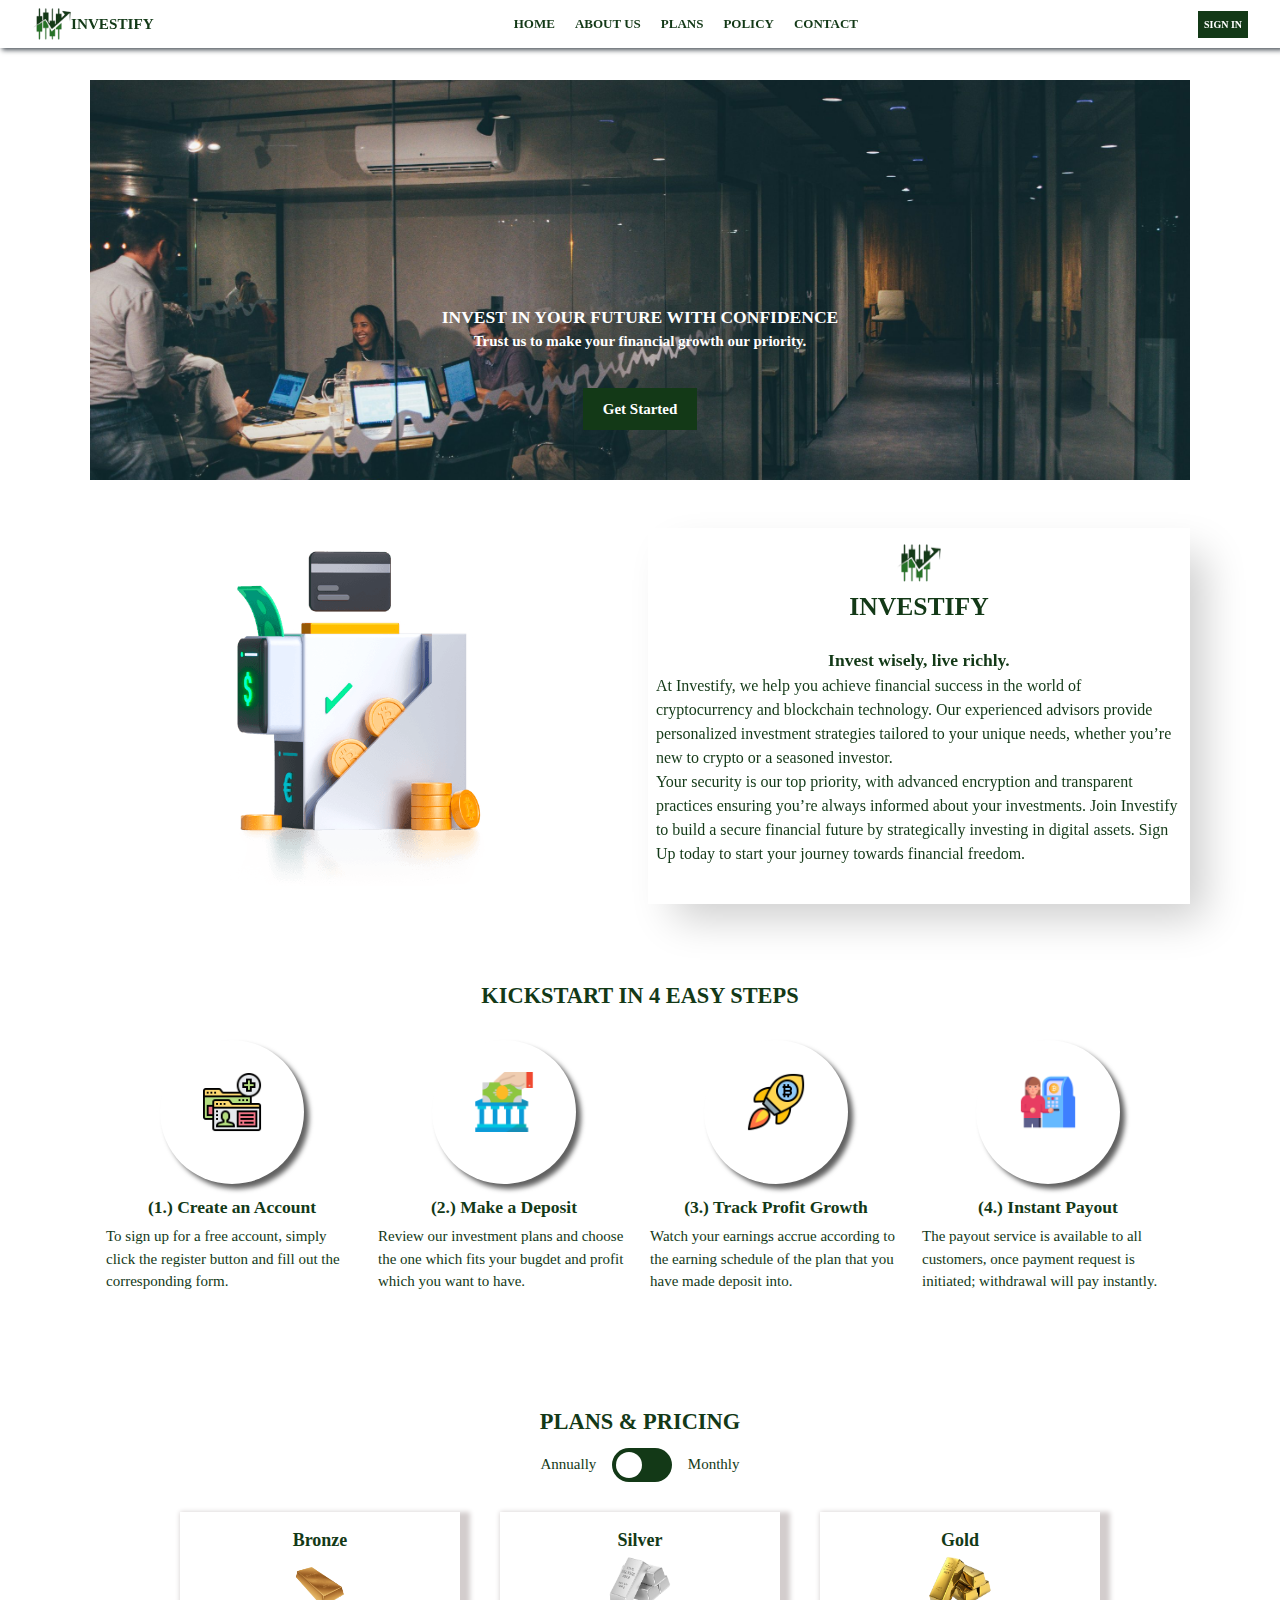
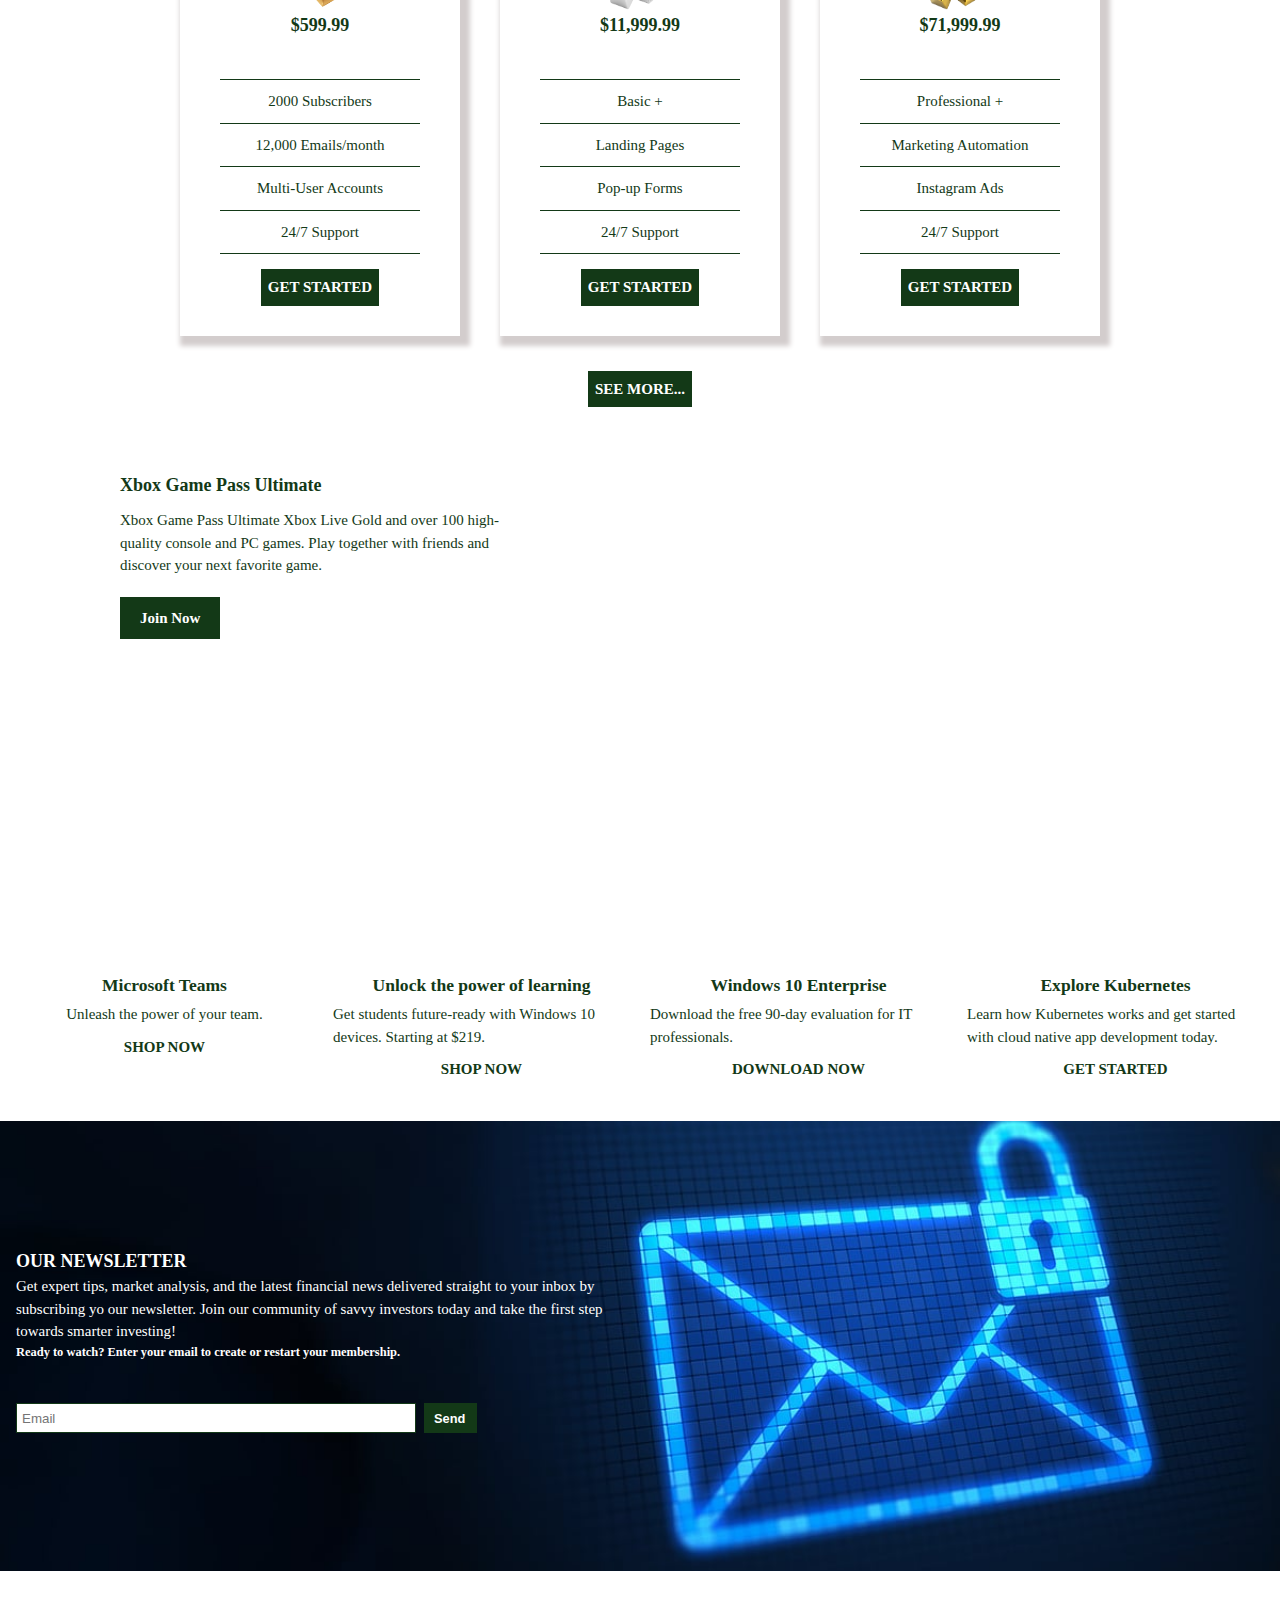
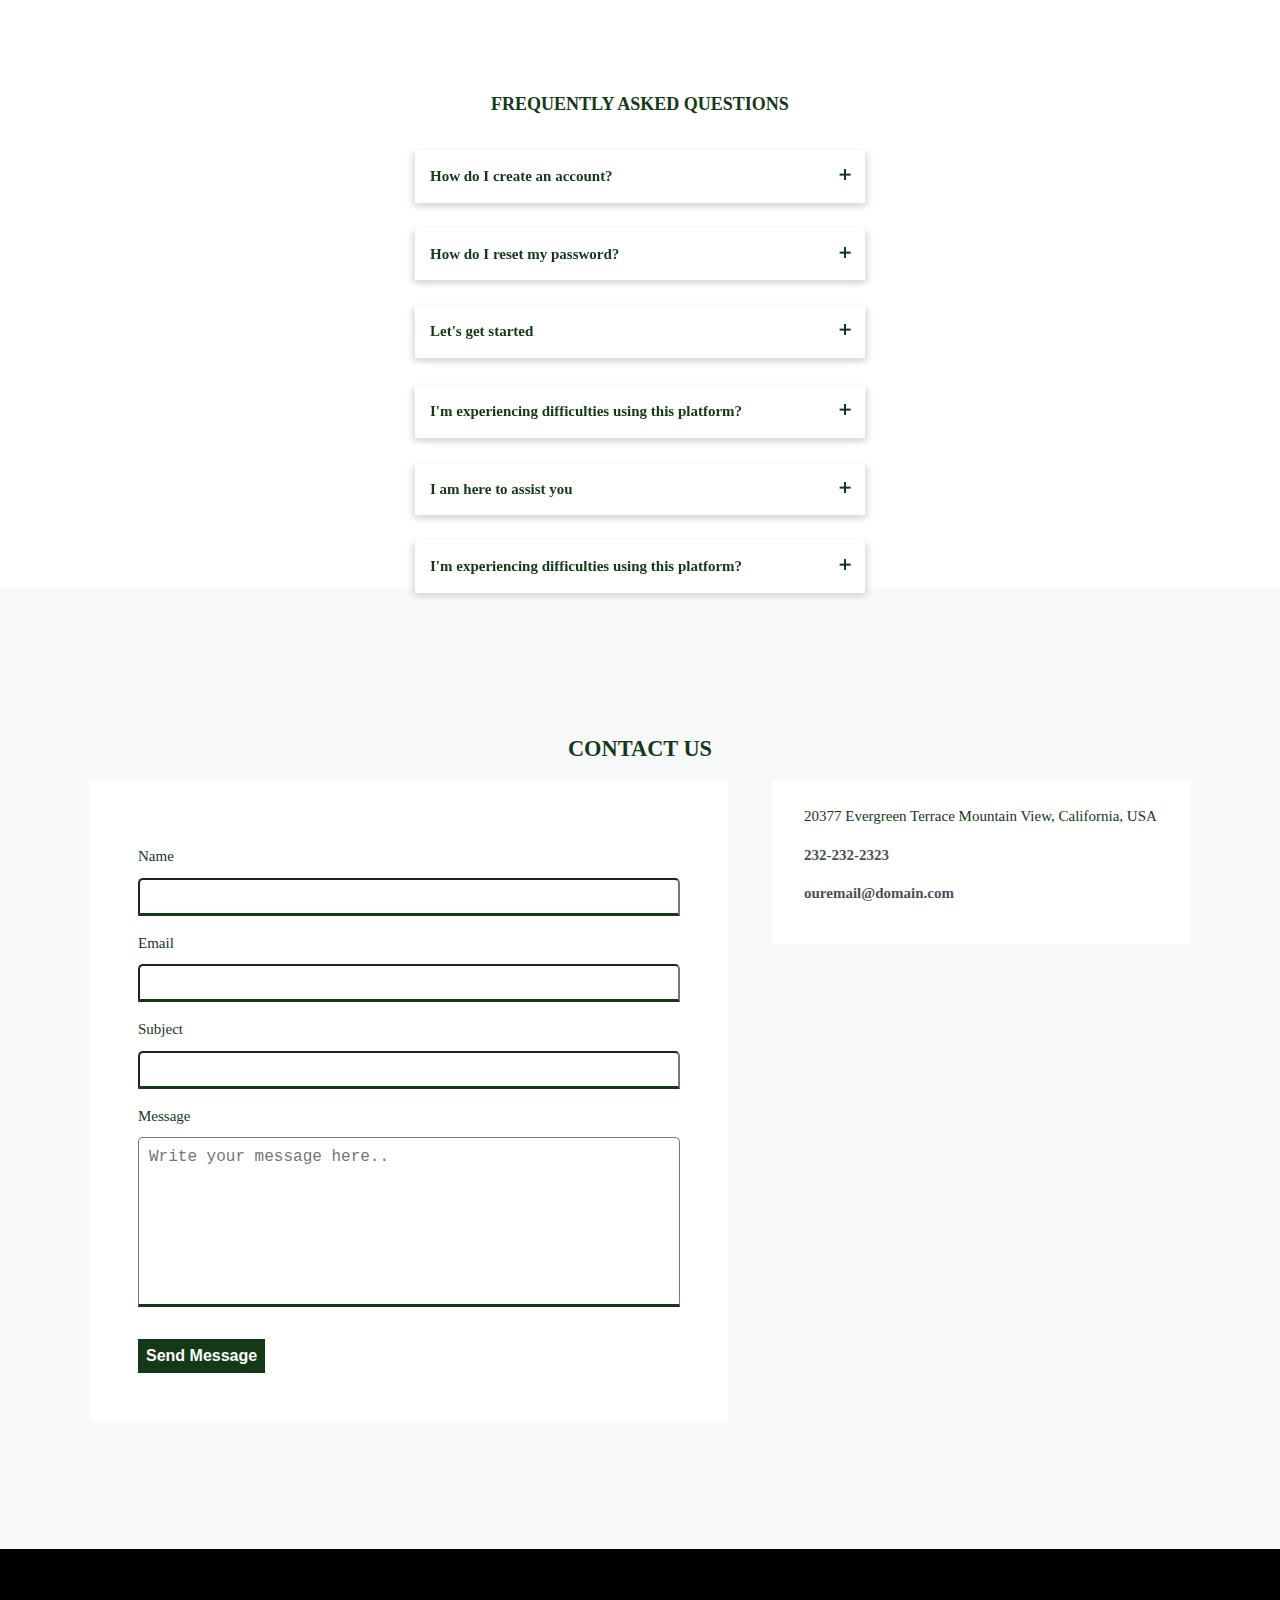
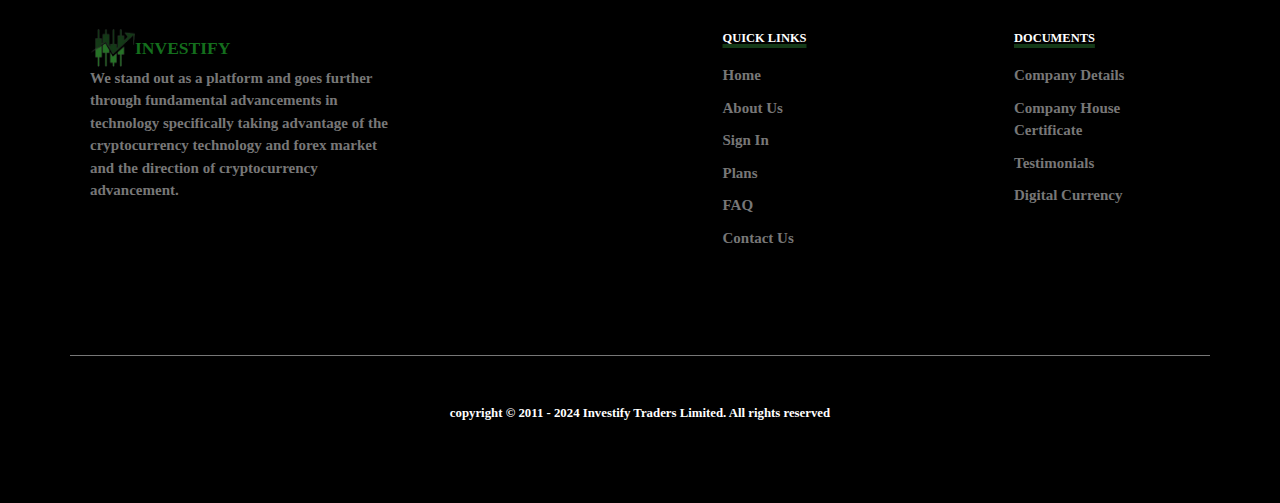
==== commit 3ef43eb6: "Added all" ====
--- a/index.html
+++ b/index.html
@@ -280,7 +280,7 @@
       </section>
       
       <!-- ----------------------- Newsletter ---------------------- -->
-      <section class="newsletter dark">
+      <section class="newsletter">
         <div class="newsletter-content">
           <h2>OUR NEWSLETTER</h2>
           <p>
--- a/css/styles.css
+++ b/css/styles.css
@@ -197,7 +197,7 @@
   margin: 3rem 0 1.7rem 0;
   gap: 1rem;
   text-align: center;
-  background: url("/img/globe.png") no-repeat center center/cover;
+  background: url("./img/globe.png") no-repeat center center/cover;
 }
 
 
@@ -512,22 +512,27 @@
   flex-direction: column;
   justify-content: center;
   align-items: flex-start;
+  padding: 0 1rem 0 1rem;
+  color: #fff;
   width: 100%;
   height: 450px;
   background: url('/img/inv13.jpg') no-repeat center center/cover;
 }
 
 .newsletter-content {
-  width: 50%;
-  padding: 100px 0 0 30px;
+  width: 100%;
+}
+
+.newsletter-content p {
+  flex-wrap: wrap;
+  max-width: 600px;
 }
 
 .email-signup {
-  border-radius: 4px;
   display: flex;
   flex-direction: row;
   align-items: center;
-  justify-content: center;
+  justify-content: flex-start;
   margin-top: 2rem;
   width: 100%;
   gap: 0.5rem;
@@ -536,7 +541,6 @@
 
 .email-signup input {
   max-width: 400px;
-  min-width: 280px;
   width: 100%;
   height: 30px;
   padding-left: 5px;
@@ -827,6 +831,7 @@
 footer .footer-about {
   width: 47%;
   font-weight: bold;
+  color: #777;
 }
 
 .foot-logo-wrapper {
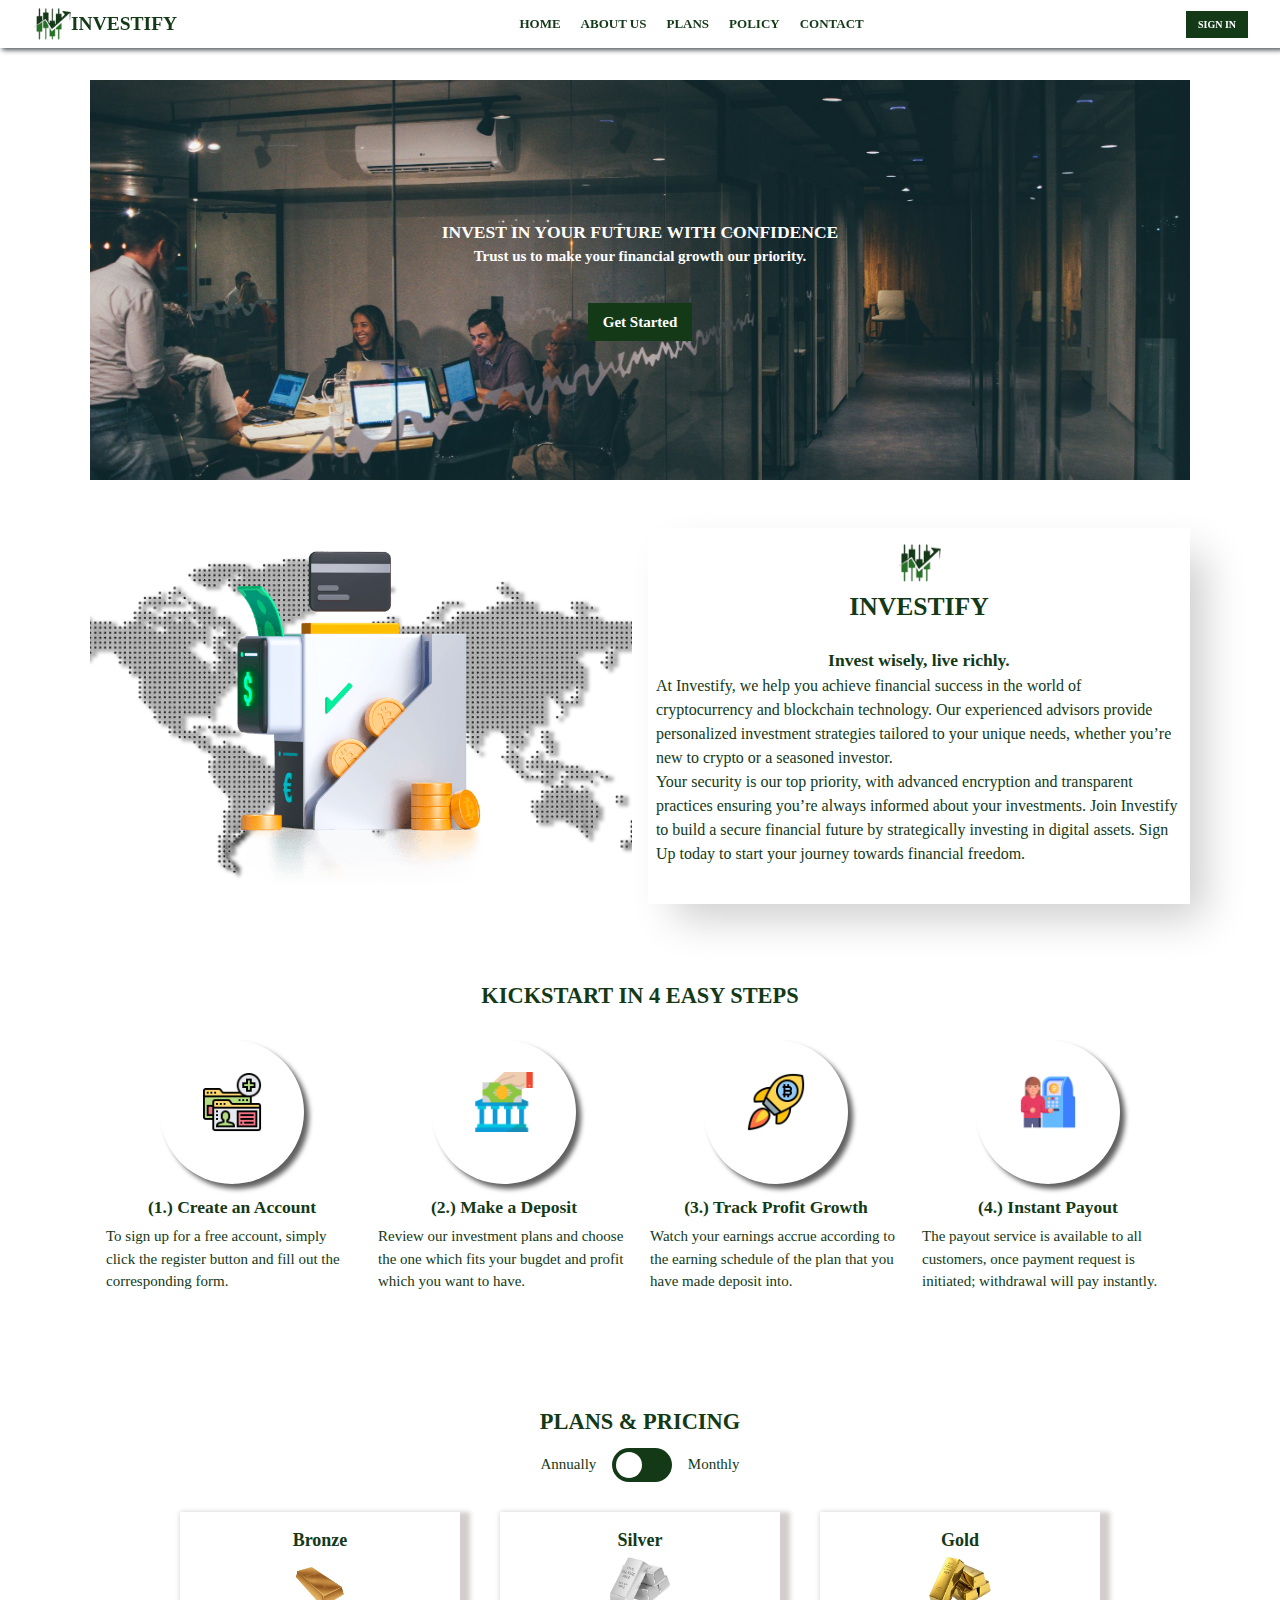
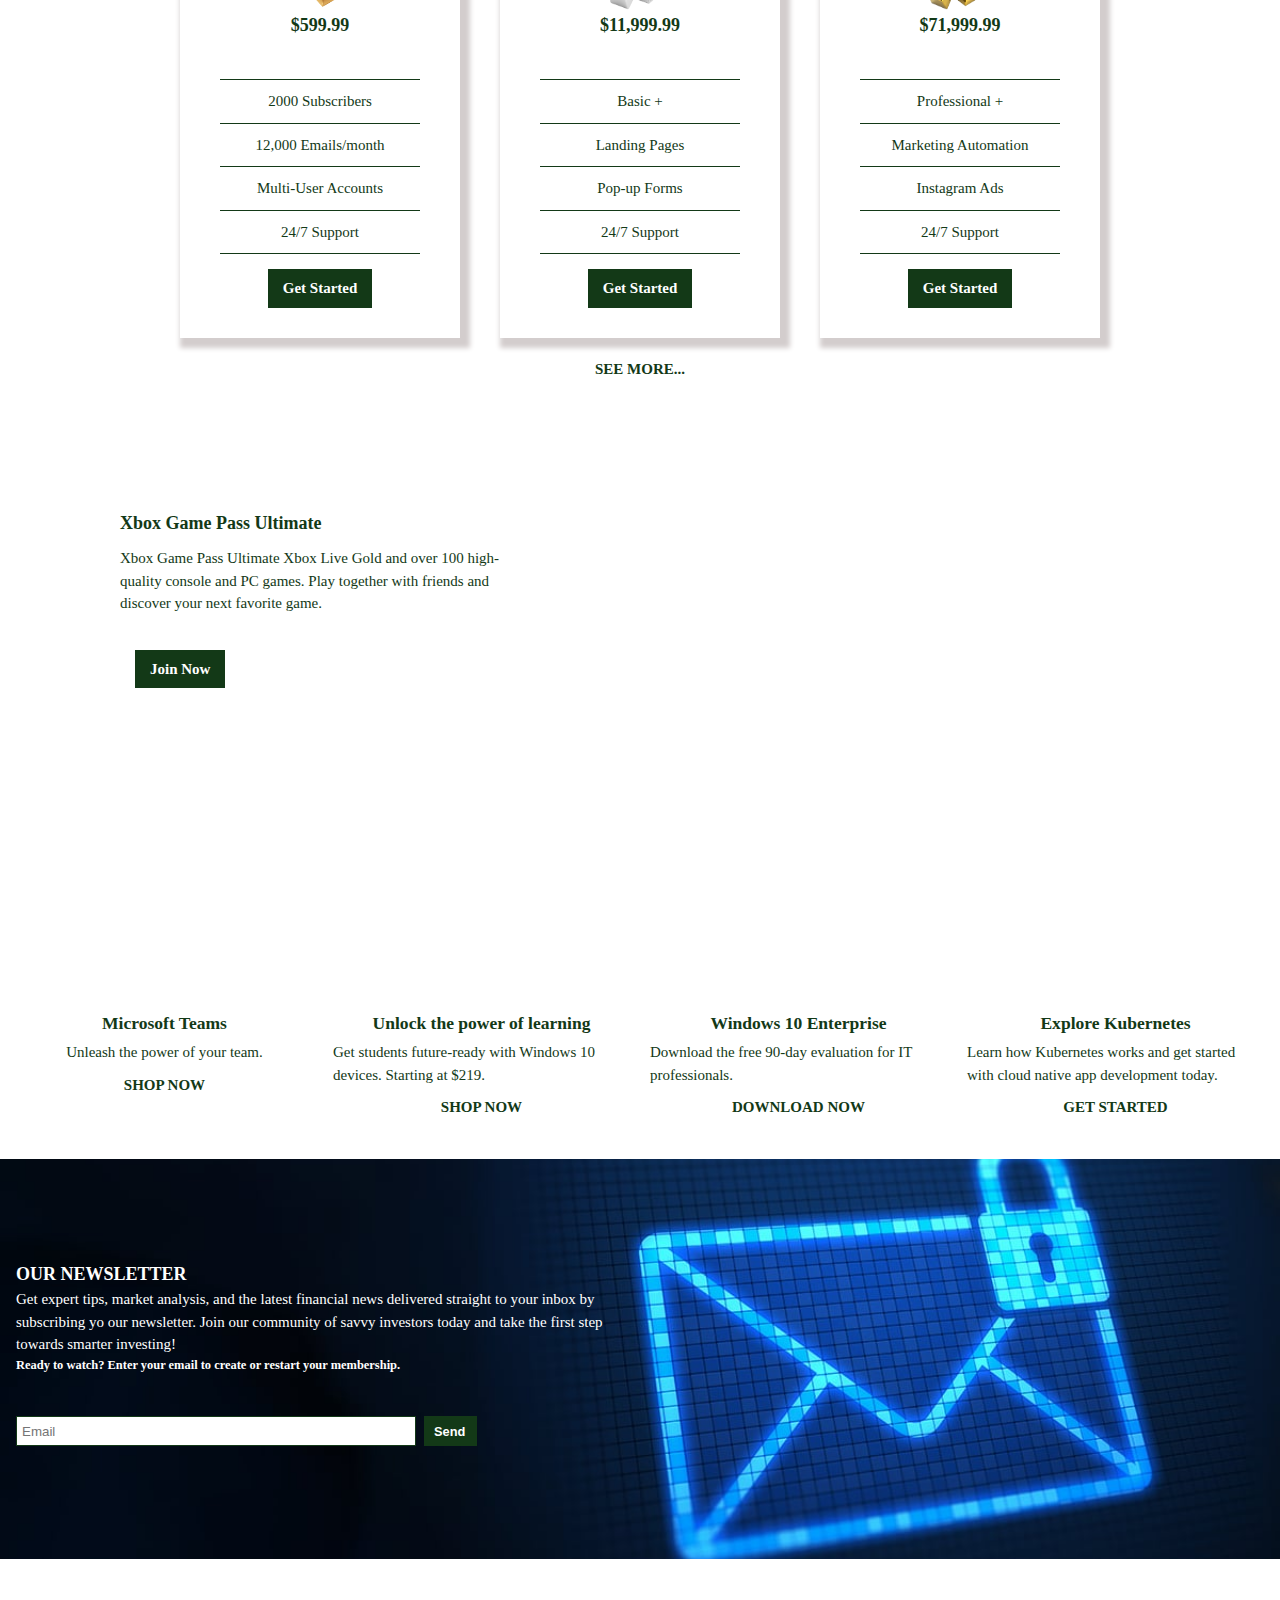
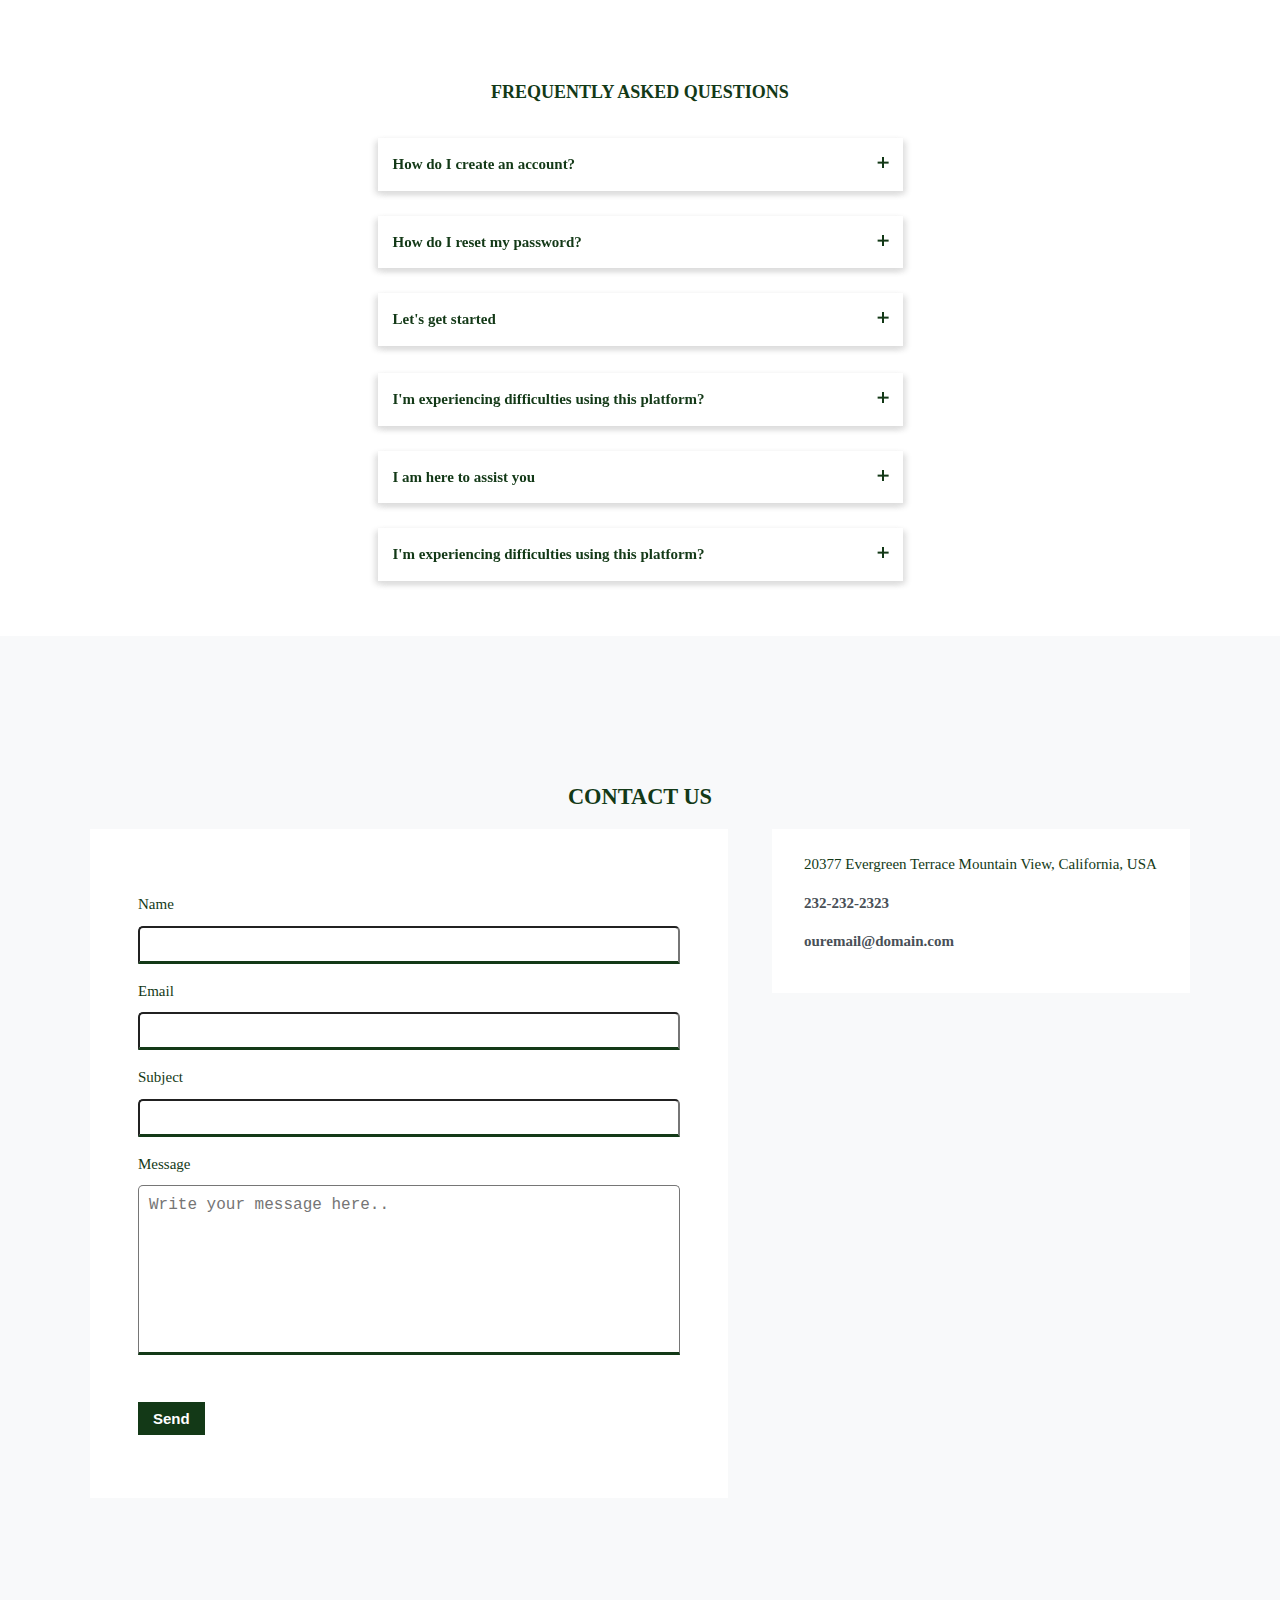
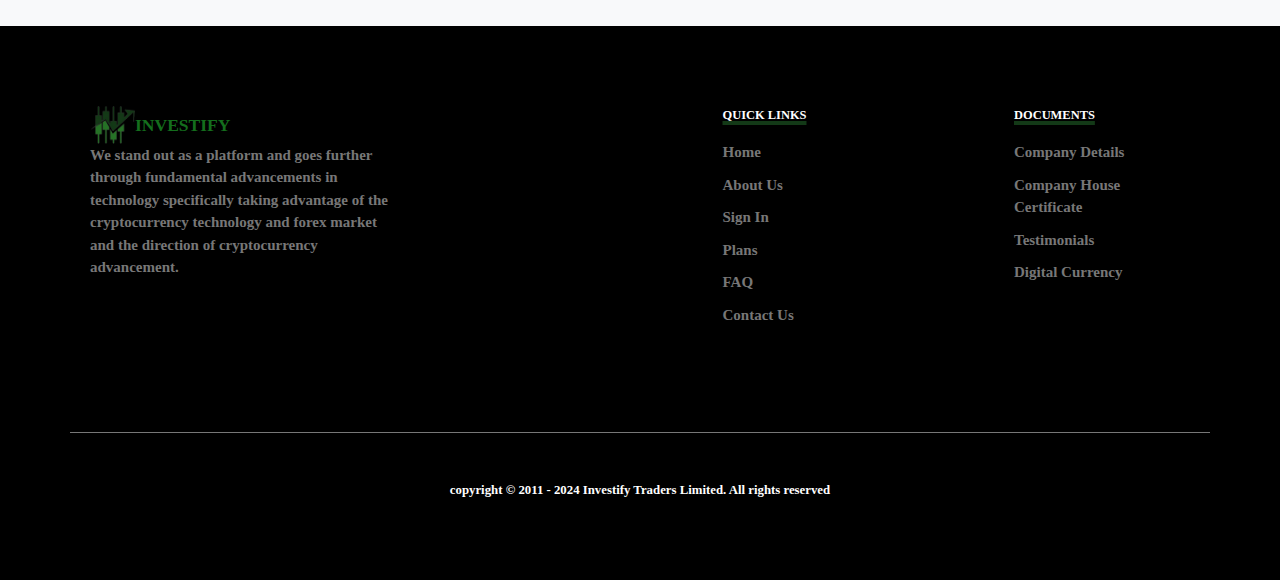
==== commit 3cb3e18c: "Added all" ====
--- a/index.html
+++ b/index.html
@@ -18,7 +18,7 @@
   </div>
 
   <div class="container">
-    <!-- Nav -->
+    <!-- --------------------- Nav ------------------- -->
     <nav class="main-nav">
       <div class="logo">
         <img class="logo-img" src="./img/logo.png" alt="Investify">
@@ -31,6 +31,8 @@
         <li><a href="#">PLANS</a></li>
         <li><a href="#">POLICY</a></li>
         <li><a href="#">CONTACT</a></li>
+        <li class="list-none"><a href="#">SIGN IN</a></li>
+        <li class="list-none"><a href="#">REGISTER</a></li>
       </ul>
 
       <ul class="right-menu">
@@ -40,7 +42,7 @@
       </ul>
     </nav>
 
-    <!-- Showcase -->
+    <!-- ------------------- Showcase ---------------------- -->
     <header class="showcase">
       <div class="showcase-text">
         <h3>INVEST IN YOUR FUTURE WITH CONFIDENCE</h3>
@@ -154,7 +156,9 @@
           <li>Multi-User Accounts</li>
           <li>24/7 Support</li>
         </ul>
-        <a href="#" class="button-two button1">GET STARTED</a>
+        <a href="#" class="btn">
+          Get Started <i class="fas fa-chevron-right"></i>
+        </a>
       </div>
       <div class="packages">
         <h1>Silver</h1>
@@ -167,7 +171,9 @@
           <li>Pop-up Forms</li>
           <li>24/7 Support</li>
         </ul>
-        <a href="#" class="button-two button2">GET STARTED</a>
+        <a href="#" class="btn">
+          Get Started <i class="fas fa-chevron-right"></i>
+        </a>
       </div>
       <div class="packages">
         <h1>Gold</h1>
@@ -180,7 +186,9 @@
           <li>Instagram Ads</li>
           <li>24/7 Support</li>
         </ul>
-        <a href="#" class="button-two button3">GET STARTED</a>
+        <a href="#" class="btn">
+          Get Started <i class="fas fa-chevron-right"></i>
+        </a>
       </div>
       <div class="package-container" id="pkgSee">
           <div class="packages">
@@ -194,7 +202,9 @@
               <li>Multi-User Accounts</li>
               <li>24/7 Support</li>
             </ul>
-            <a href="#" class="button-two button1">GET STARTED</a>
+            <a href="#" class="btn">
+              Get Started <i class="fas fa-chevron-right"></i>
+            </a>
           </div>
           <div class="packages">
             <h1>Diamond</h1>
@@ -207,7 +217,9 @@
               <li>Pop-up Forms</li>
               <li>24/7 Support</li>
             </ul>
-            <a href="#" class="button-two button2">GET STARTED</a>
+            <a href="#" class="btn">
+              Get Started <i class="fas fa-chevron-right"></i>
+            </a>
           </div>
           <div class="packages">
             <h1>V.I.P</h1>
@@ -220,13 +232,15 @@
               <li>Instagram Ads</li>
               <li>24/7 Support</li>
             </ul>
-            <a href="#" class="button-two button3">GET STARTED</a>
+            <a href="#" class="btn">
+              Get Started <i class="fas fa-chevron-right"></i>
+            </a>
           </div>
     </div>
   </div>
   <div class="see">
-    <a id="see-more" onclick="seeMore()" class="button-two button1">SEE MORE...</a>
-    <a id="see-less" onclick="seeLess()" class="button-two button1">SEE LESS...</a>
+    <a id="see-more" onclick="seeMore()">SEE MORE...</a>
+    <a id="see-less" onclick="seeLess()">SEE LESS...</a>
   </div>
 
     <!-- Xbox -->
@@ -301,7 +315,7 @@
 
       <!-- -----------------FAQ-------------------- -->
         
-      
+      <section class="accordion-sec">
         <div class="accordion">
           <h1>FREQUENTLY ASKED QUESTIONS</h1>
 
@@ -343,7 +357,7 @@
               <p>Lorem ipsum dolor sit amet, consectetur adipiscing elit, sed do eiusmod tempor incididunt ut labore et dolore magna aliqua. Ut enim ad minim veniam, quis nostrud exercitation ullamco laboris nisi ut aliquip ex ea commodo consequat. </p>
             </div>
           </div>
-      </div>
+        </div>
 
       <div class="accordion-two">
 
@@ -384,10 +398,11 @@
             </p>
           </div>
         </div>
-    </div>
-
-
-      <!-- ------------------- Contact --------------- -->
+      </div>
+      </section>
+
+
+      <!-- --------------------------- Contact -------------------- -->
       <section id="contact">
         <div class="contain">
             <h1>CONTACT US</h1>
@@ -406,7 +421,9 @@
                         <label for="message">Message</label>
                         <textarea id="message" placeholder="Write your message here.."></textarea>
 
-                        <button class="sign-in contact-btn">Send Message</button>
+                        <button class="btn">
+                          Send <i class="fas fa-chevron-right"></i>
+                        </button>
                     </form>
                 </div>
                 <div id="address-container">
--- a/css/styles.css
+++ b/css/styles.css
@@ -3,6 +3,7 @@
   margin: 0;
   padding: 0;
 }
+
 
 body {
   font-family:'Times New Roman', Times, serif;
@@ -13,12 +14,9 @@
 }
 
 
-
 :root {
   --pry-color: #133917;
 }
-
-
 
 
 a {
@@ -27,9 +25,11 @@
   font-weight: bold;
 }
 
+
 ul {
   list-style: none;
 }
+
 
 .container {
   width: 95%;
@@ -37,13 +37,36 @@
   margin: auto;
 }
 
+
 .contain {
   max-width: 1140px;
   margin: 0 auto;
   padding: 0 20px;
 }
 
-/* Nav */
+
+.btn {
+  cursor: pointer;
+  display: inline-block;
+  border: 0;
+  font-weight: bold;
+  padding: 6px 13px;
+  margin: 15px 15px;
+  background: var(--pry-color);
+  color: #fff;
+  font-size: 15px;;
+  border: 2px solid var(--pry-color);
+}
+
+.btn:hover {
+  background: #fff;
+  color: var(--pry-color);
+  transition: .5s;
+
+}
+
+
+/* -------------------------- Nav --------------------------- */
 .main-nav {
   position: fixed;
   top: 0;
@@ -68,6 +91,10 @@
   align-items: center;
 }
 
+.logo h3 {
+  font-size: 1.5em;
+}
+
 .logo-img {
   width: 3em;
   height: 2.5em;
@@ -75,7 +102,7 @@
 
 @media (max-width: 500px) {
   .main-nav .logo h3 {
-    font-size: small;
+    font-size: 1.3em;
   }
 
   .main-nav .logo img {
@@ -90,6 +117,10 @@
 
 .main-nav ul li {
   padding: 0 10px;
+}
+
+.list-none {
+  display: none;
 }
 
 .main-nav ul li a {
@@ -104,7 +135,7 @@
   background: var(--pry-color);
   border: 2px solid var(--pry-color);
   color: #fff;
-  padding: 4px;
+  padding: 4px 10px;
   font-size: 10px;
   margin-right: 0;
 }
@@ -129,31 +160,9 @@
   display: none;
 }
 
-.btn {
-  cursor: pointer;
-  display: inline-block;
-  border: 0;
-  font-weight: bold;
-  padding: 10px 20px;
-  background: var(--pry-color);
-  color: #fff;
-  font-size: 15px;;
-}
-
-.btn:hover {
-  opacity: 0.9;
-}
-
-.dark {
-  color: #fff;
-}
-
-.dark .btn {
-  background: #f4f4f4;
-  color: var(--pry-color);
-}
-
-/* Showcase */
+
+
+/* ---------------- Showcase ------------------- */
 .showcase {
   width: 100%;
   height: 400px;
@@ -162,8 +171,7 @@
   flex-direction: column;
   align-items: center;
   text-align: center;
-  justify-content: flex-end;
-  padding-bottom: 50px;
+  justify-content: center;
   margin: 5rem 0 1.7rem 0;
   color: #fff;
 }
@@ -197,7 +205,6 @@
   margin: 3rem 0 1.7rem 0;
   gap: 1rem;
   text-align: center;
-  background: url("./img/globe.png") no-repeat center center/cover;
 }
 
 
@@ -212,10 +219,9 @@
 }
 
 
-.text-col { 
-  backdrop-filter: blur(20px);
+.text-col {
   box-shadow: 20px 20px 40px -6px rgba(0,0,0,0.2);
-  background: $white;
+  background: transparent;
   padding: 1rem .5rem; 
 }
 
@@ -229,6 +235,12 @@
 .text-col p {
   text-align: left;
   font-size: 1rem;
+}
+
+
+.img-col {
+  width: 100%;
+  background: url('../img/globe.png') no-repeat center center/cover;
 }
 
 
@@ -387,25 +399,6 @@
   vertical-align: middle;
   margin: 10px 0;
 }
-
-.button-two {
-  font-size: 1em;
-  font-weight: bold;
-  margin: 15px 15px;
-  color: #fff;
-  background: var(--pry-color);
-  border: 2px solid var(--pry-color);
-  padding: 5px;
-}
-
-
-.button-two:hover {
-  background: #fff;
-  color: var(--pry-color);
-  transition: .5s;
-  border: 2px solid var(--pry-color);
-}
-
 
 .switch {
   position: relative;
@@ -489,11 +482,12 @@
 
 
 
-/* Xbox */
+/* ------------------------ Xbox ----------------------- */
 .xbox {
   width: 100%;
   height: 500px;
   background: url('https://i.ibb.co/tBJGPD9/xbox.png') no-repeat center center/cover;
+  margin-top: 5rem;
   margin-bottom: 20px;
 }
 
@@ -512,11 +506,11 @@
   flex-direction: column;
   justify-content: center;
   align-items: flex-start;
+  height: 400px;
   padding: 0 1rem 0 1rem;
   color: #fff;
   width: 100%;
-  height: 450px;
-  background: url('/img/inv13.jpg') no-repeat center center/cover;
+  background: url('../img/inv13.jpg') no-repeat center center/cover;
 }
 
 .newsletter-content {
@@ -578,14 +572,14 @@
 
 
 /* ----------------------FAQ----------------- */
-.accordion {
-  margin: 8em auto 0 auto;
-  max-width: 30em;
-}
+.accordion-sec {
+  margin: 8em auto 5em auto;
+  max-width: 35em;
+}
+
 
 .accordion-two {
   margin: -2em auto;
-  max-width: 30em;
 }
 
 .accordion h1 {
@@ -603,6 +597,7 @@
 
 .title,
 .content-acc {
+  -webkit-backface-visibility: hidden;
   backface-visibility: hidden;
   transform: translateZ(0);
   transition: all 0.2s;
@@ -628,6 +623,7 @@
   background-color: var(--pry-color);
   transition: all 0.2s;
 }
+
 .title:after {
   transform: rotate(90deg);
 }
@@ -754,12 +750,10 @@
   text-decoration: underline;
 }
 
-.contact-btn {
-  font-size: 1rem;
-  font-weight: bold;
-  cursor: pointer;
-  padding: 6px;
-}
+#form-container .btn {
+  margin-left: 0;
+}
+
 
 
 @media (max-width: 767px) {
@@ -768,17 +762,17 @@
   }
   #contact .flex {
     flex-wrap: wrap;
-}
-
-#form-container {
+  }
+
+  #form-container {
     width: 100%;
     padding: 2rem;
-}
-
-#address-container {
+  }
+
+  #address-container {
     width: 100%;
     margin-top: 2rem;
-}
+  }
 }
 
 
@@ -795,9 +789,6 @@
     padding: 1.5rem;
 }
 }
-
-
-/* end: contact us styles */
 
 
 
@@ -948,14 +939,11 @@
 @media(max-width: 700px) {
   .menu-btn {
     position: fixed;
-    top: 0.8rem;
+    top: 0.45rem;
     display: block;
     right: 2.5%;
     z-index: 100;
-  }
-
-  .menu-btn:hover {
-    opacity: 0.5;
+    font-size: 1.6em;
   }
 
   .sign-in {
@@ -973,19 +961,27 @@
     left: 0;
     width: 100%;
     height: fit-content;
-    border-right: #ccc 1px solid;
     padding: 30px;
     transform: translateX(-700px);
     transition: transform 0 ease-in-out;
     color: #c2b8b8;
+    -webkit-backdrop-filter: blur(10px);
     backdrop-filter: blur(10px);
     box-shadow: 20px 20px 40px -6px rgba(0,0,0,0.2);
     background: $white;
   }
 
+  .list-none {
+    display: block;
+  }
+
+  .main-nav ul li a {
+    color: #081609;
+  }
+
   .main-nav ul.main-menu li {
     padding: 10px;
-    border-bottom: #ccc solid 1px;
+    border-bottom: #081609 solid 1px;
     font-size: 14px;
   }
 
@@ -995,7 +991,7 @@
 
   .main-nav ul.main-menu.show {
     transform: translateX(-20px);
-  }
+  }  
 
   .home-cards {
     grid-template-columns: repeat(2, 1fr);
@@ -1009,7 +1005,7 @@
     margin-bottom: 20px;
   }
 
-  .carbon .content {
+  .newsletter-content {
     width: 85%;
   }
 
@@ -1033,8 +1029,8 @@
 
   .sign-in {
     padding: 2px;
-    font-size: 8px;
-    margin-right: -1.8rem;
+    font-size: 0.8em;
+    margin-right: -0.9rem;
   }
 
   #form-container {
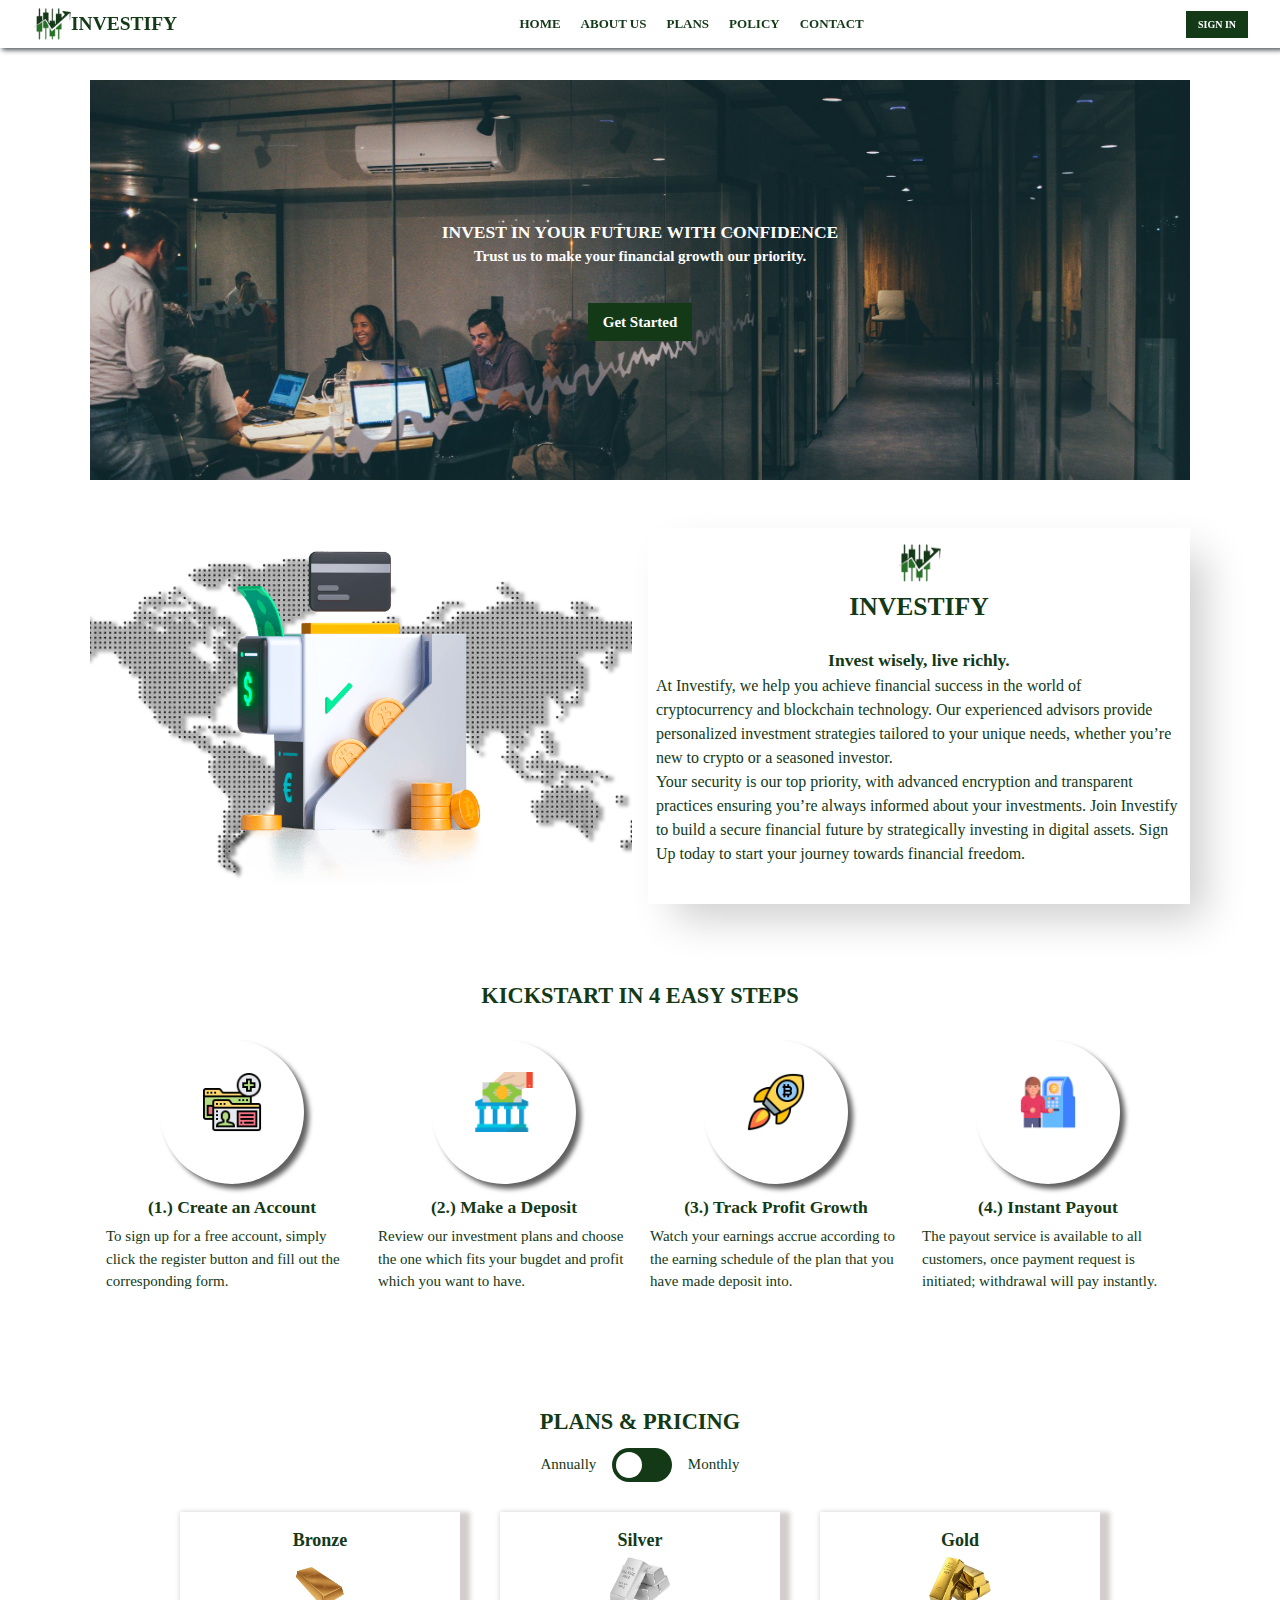
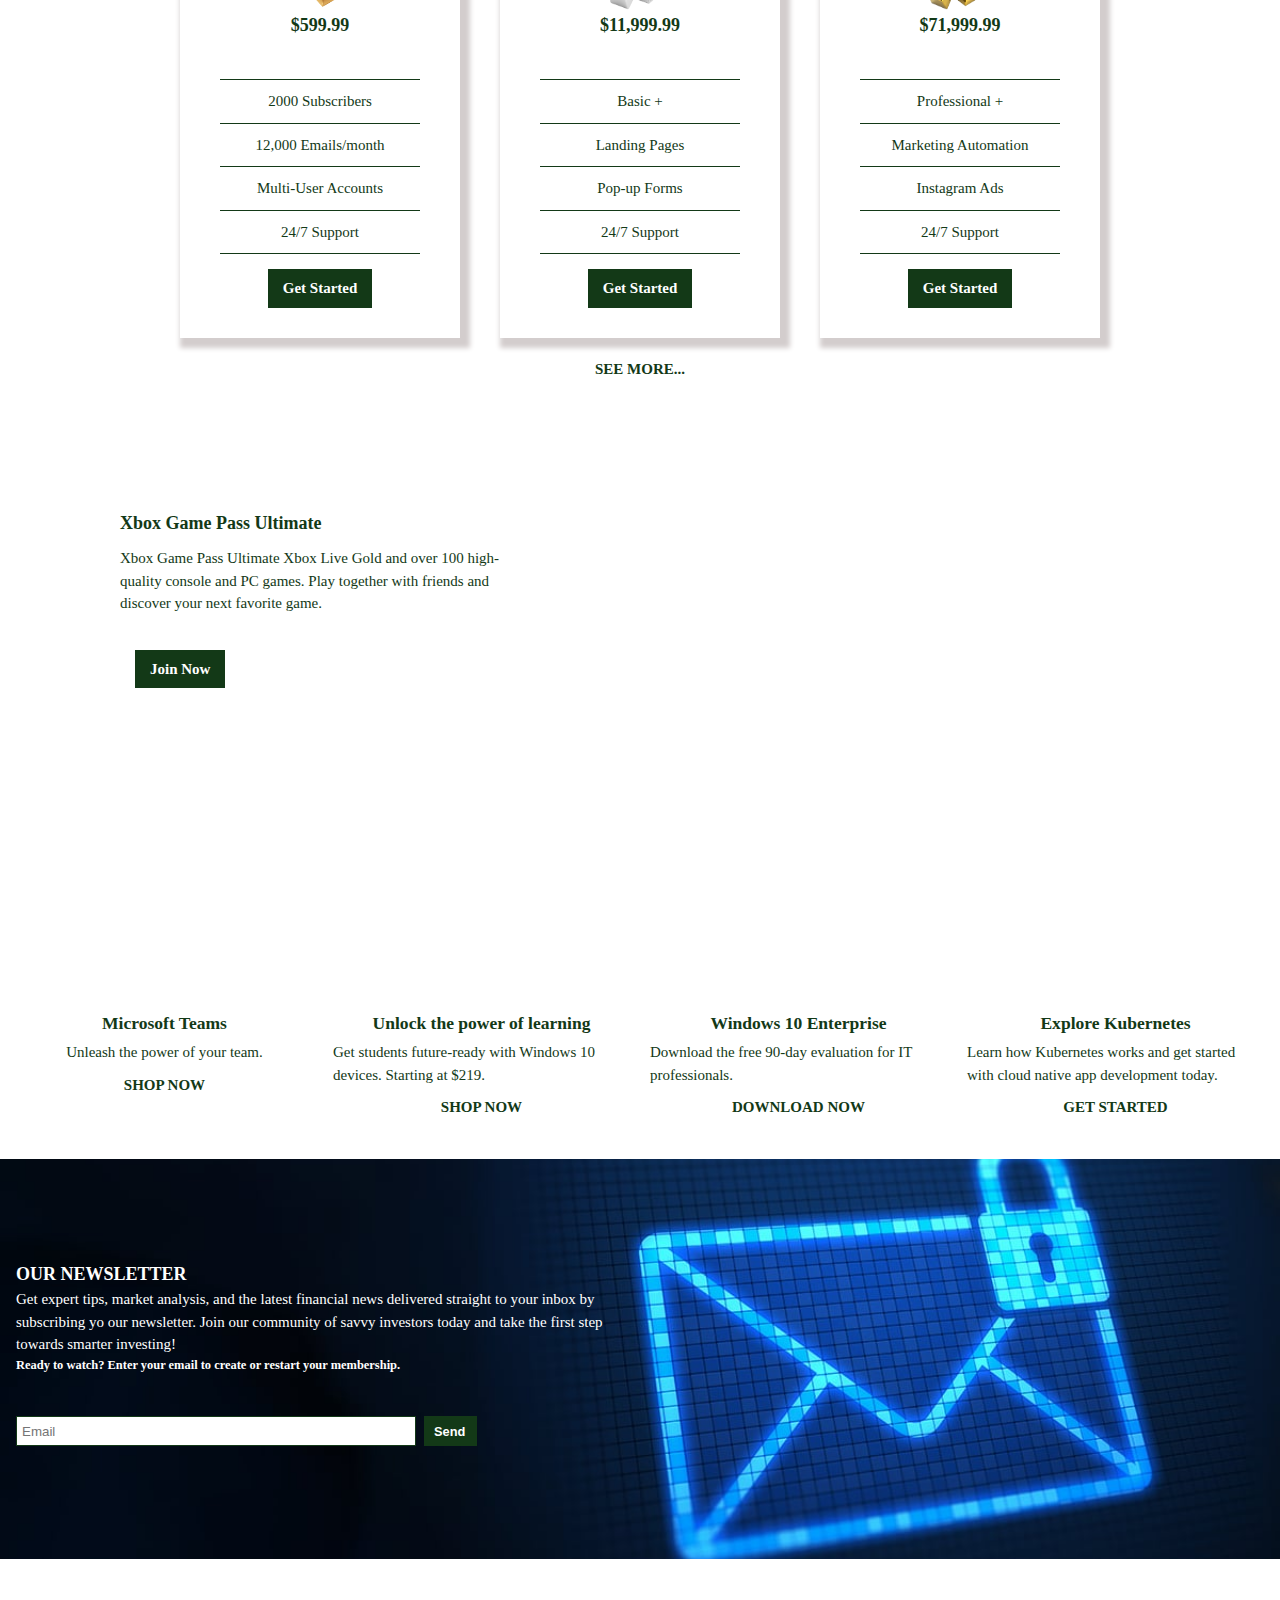
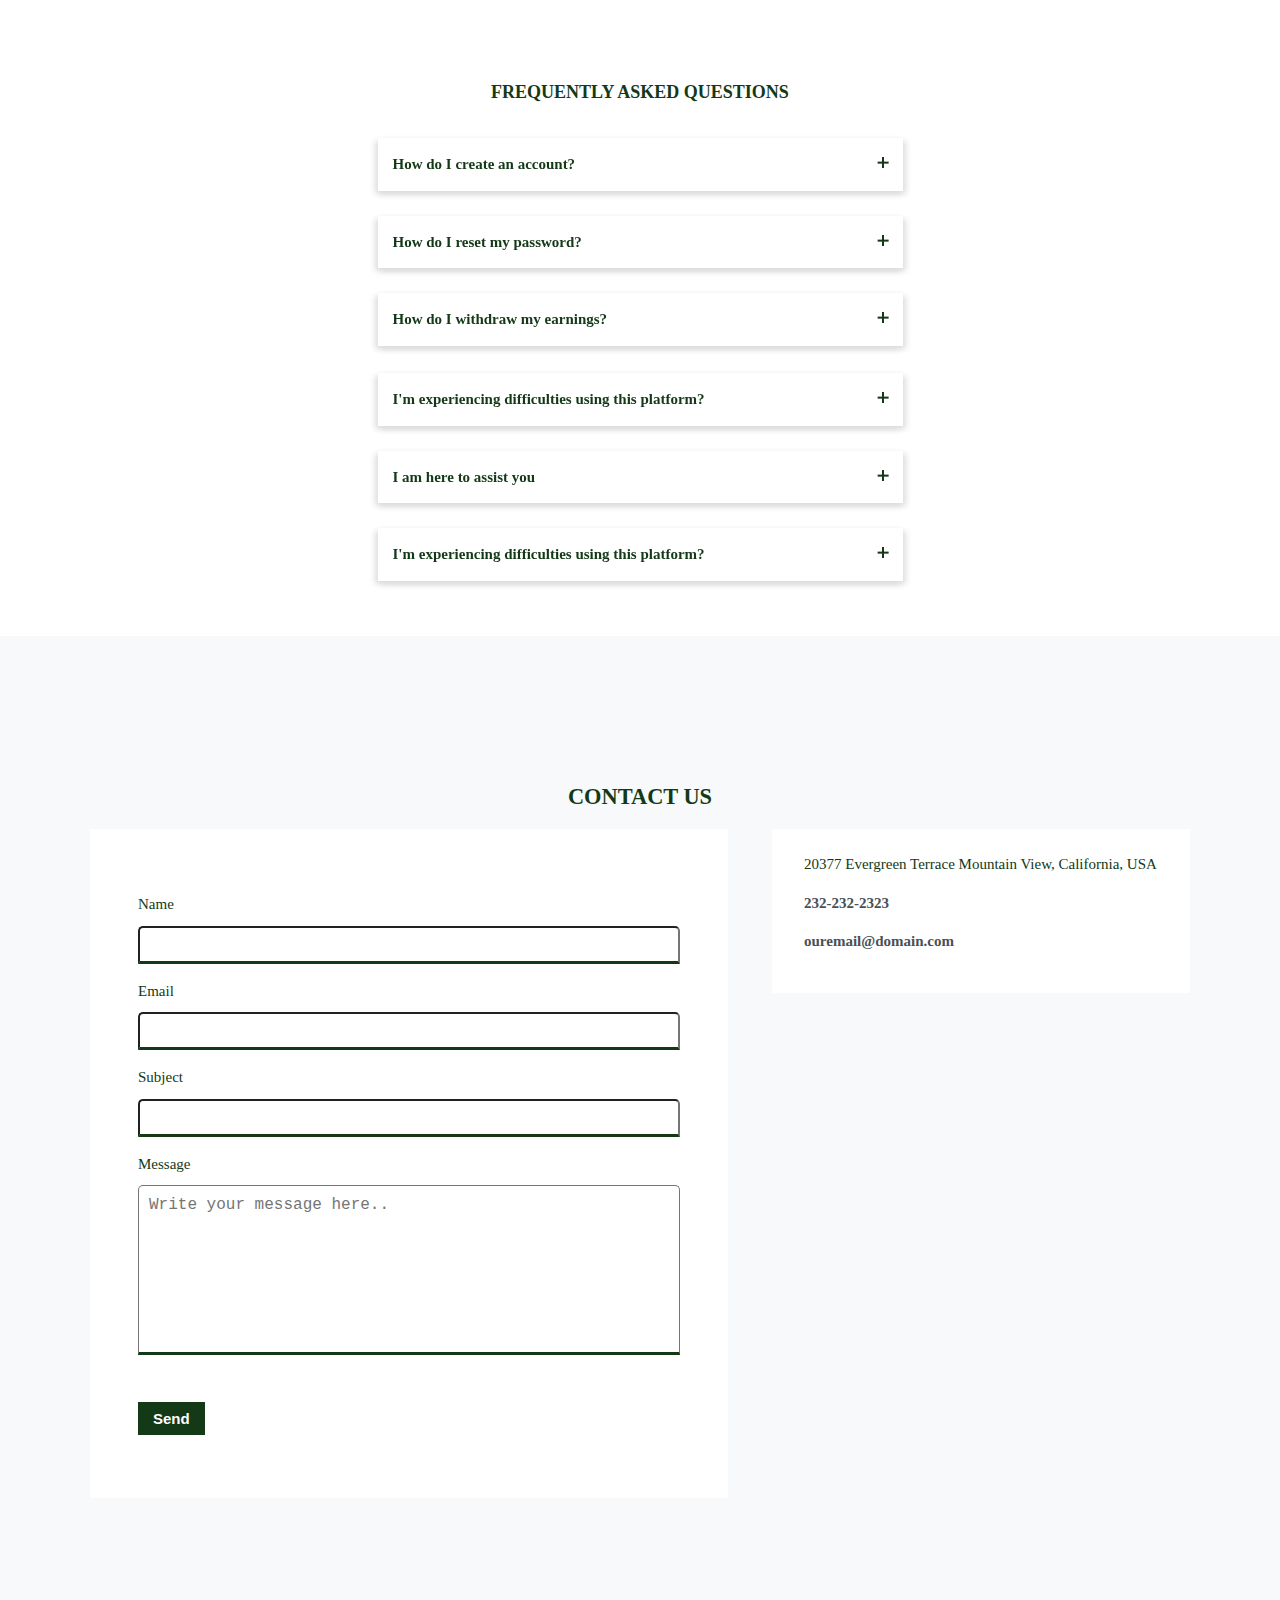
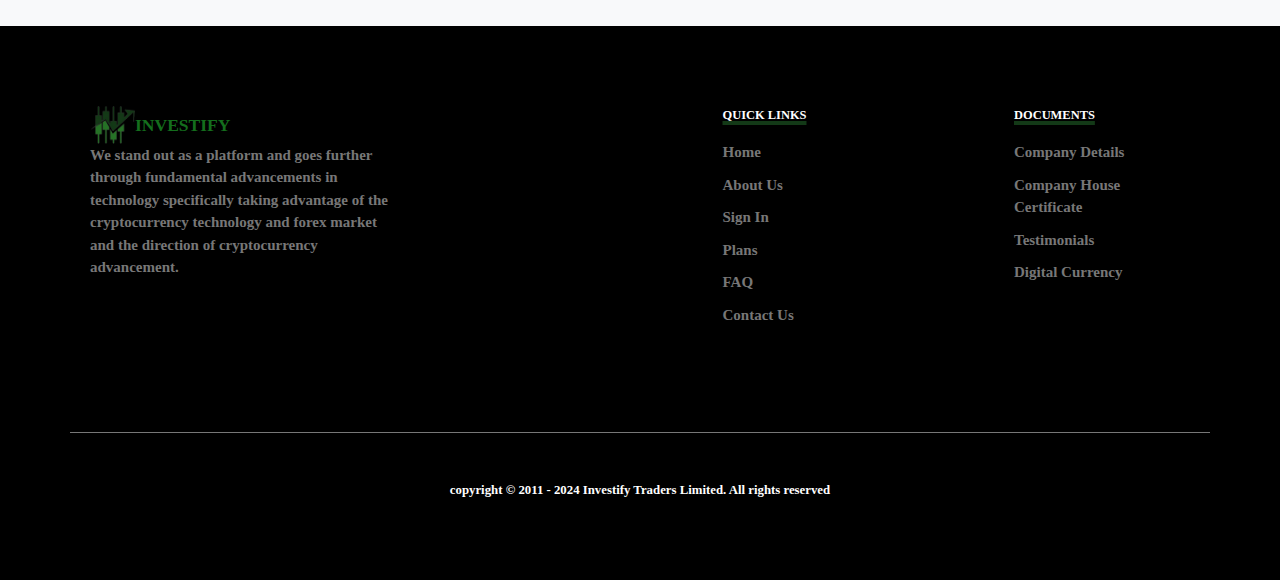
==== commit b40ac4c3: "Added all" ====
--- a/index.html
+++ b/index.html
@@ -31,12 +31,12 @@
         <li><a href="#">PLANS</a></li>
         <li><a href="#">POLICY</a></li>
         <li><a href="#">CONTACT</a></li>
-        <li class="list-none"><a href="#">SIGN IN</a></li>
+        <li class="list-none"><a href="login.html" target="_blank">SIGN IN</a></li>
         <li class="list-none"><a href="#">REGISTER</a></li>
       </ul>
 
       <ul class="right-menu">
-        <a href="login.html" class="sign-in">
+        <a href="login.html" class="sign-in" target="_blank">
           SIGN IN <i class="fas fa-chevron-right"></i>
         </a>
       </ul>
@@ -351,10 +351,15 @@
           <div class="option">
             <input type="checkbox" id="toggle3" class="toggle" />
             <label class="title" for="toggle3">
-              Let's get started
+              How do I withdraw my earnings?
             </label>
             <div class="content-acc">
-              <p>Lorem ipsum dolor sit amet, consectetur adipiscing elit, sed do eiusmod tempor incididunt ut labore et dolore magna aliqua. Ut enim ad minim veniam, quis nostrud exercitation ullamco laboris nisi ut aliquip ex ea commodo consequat. </p>
+              <p>
+                To initiate a withdrawal, sign in to your account, select
+                your prefered cryptocurrency, insert your withdrawal wallet.
+                Submit your withdrawal request, and your transaction will be
+                automatically approved.
+              </p>
             </div>
           </div>
         </div>
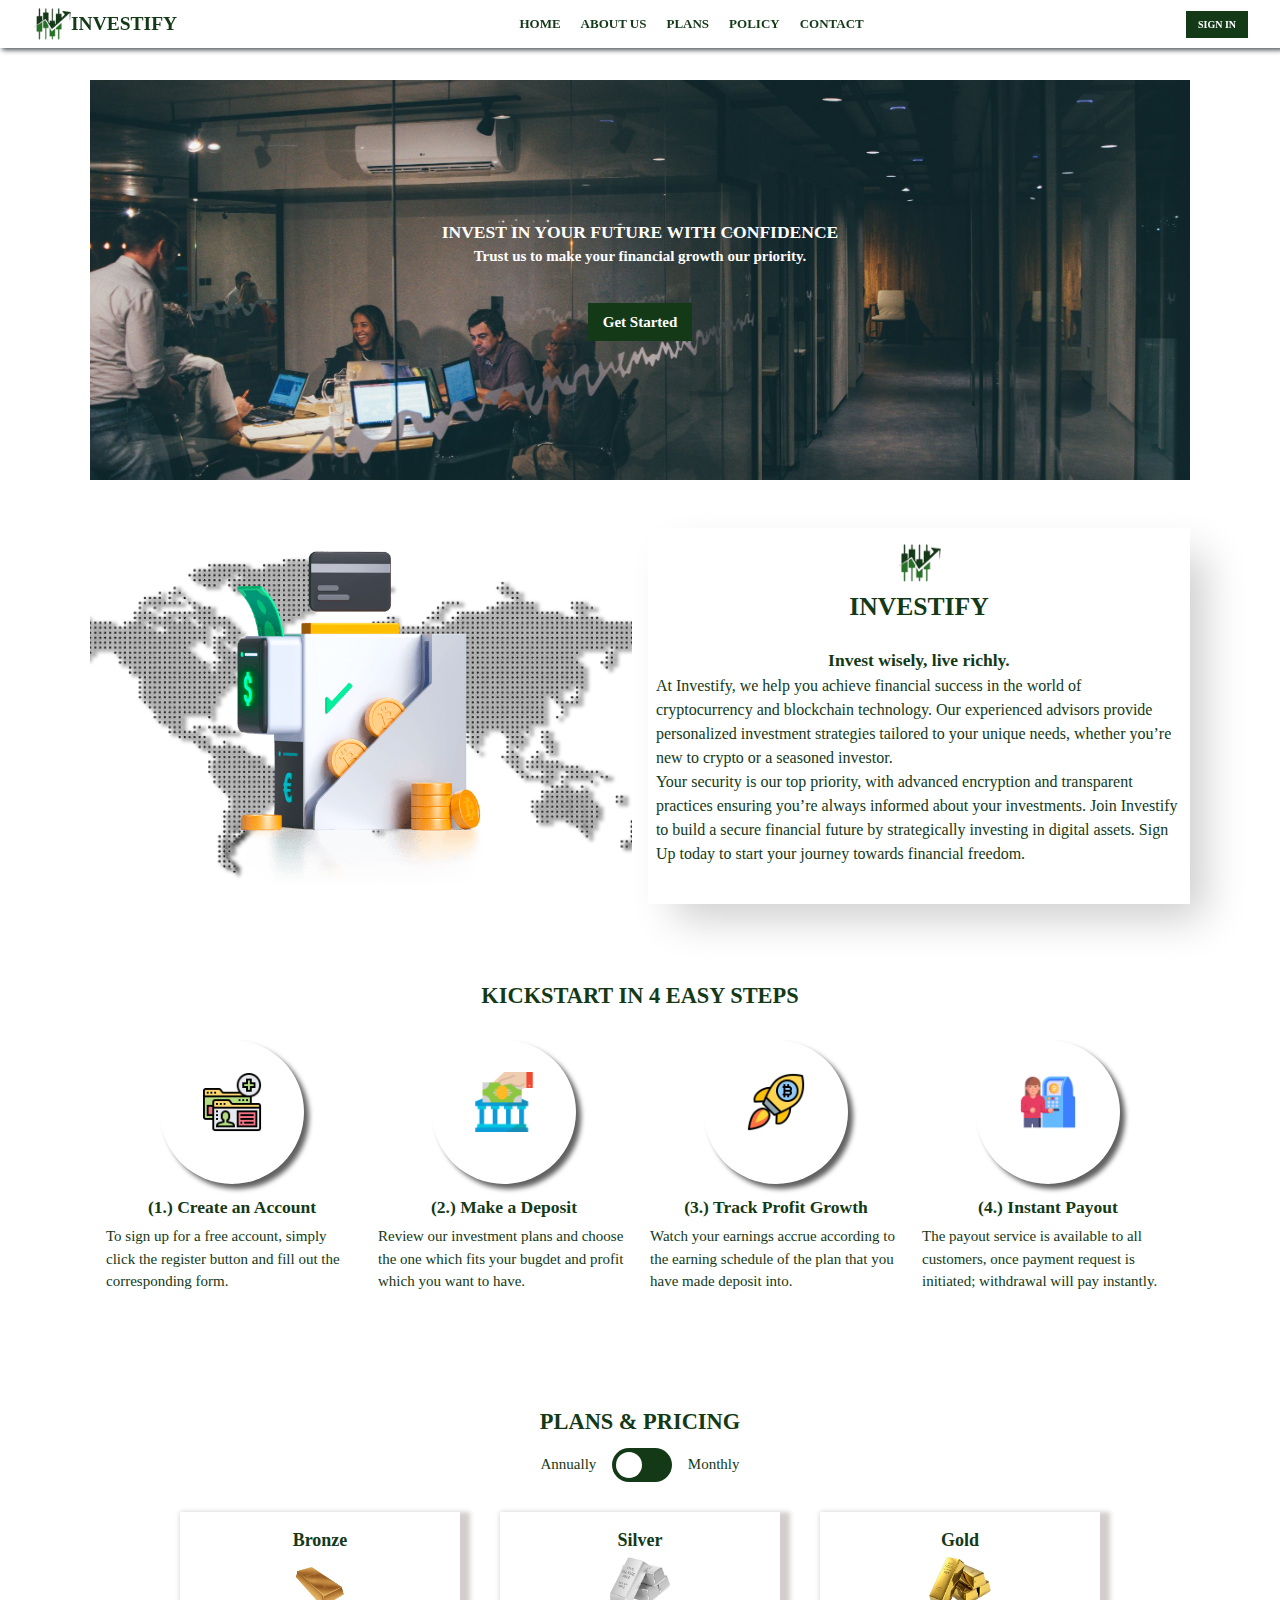
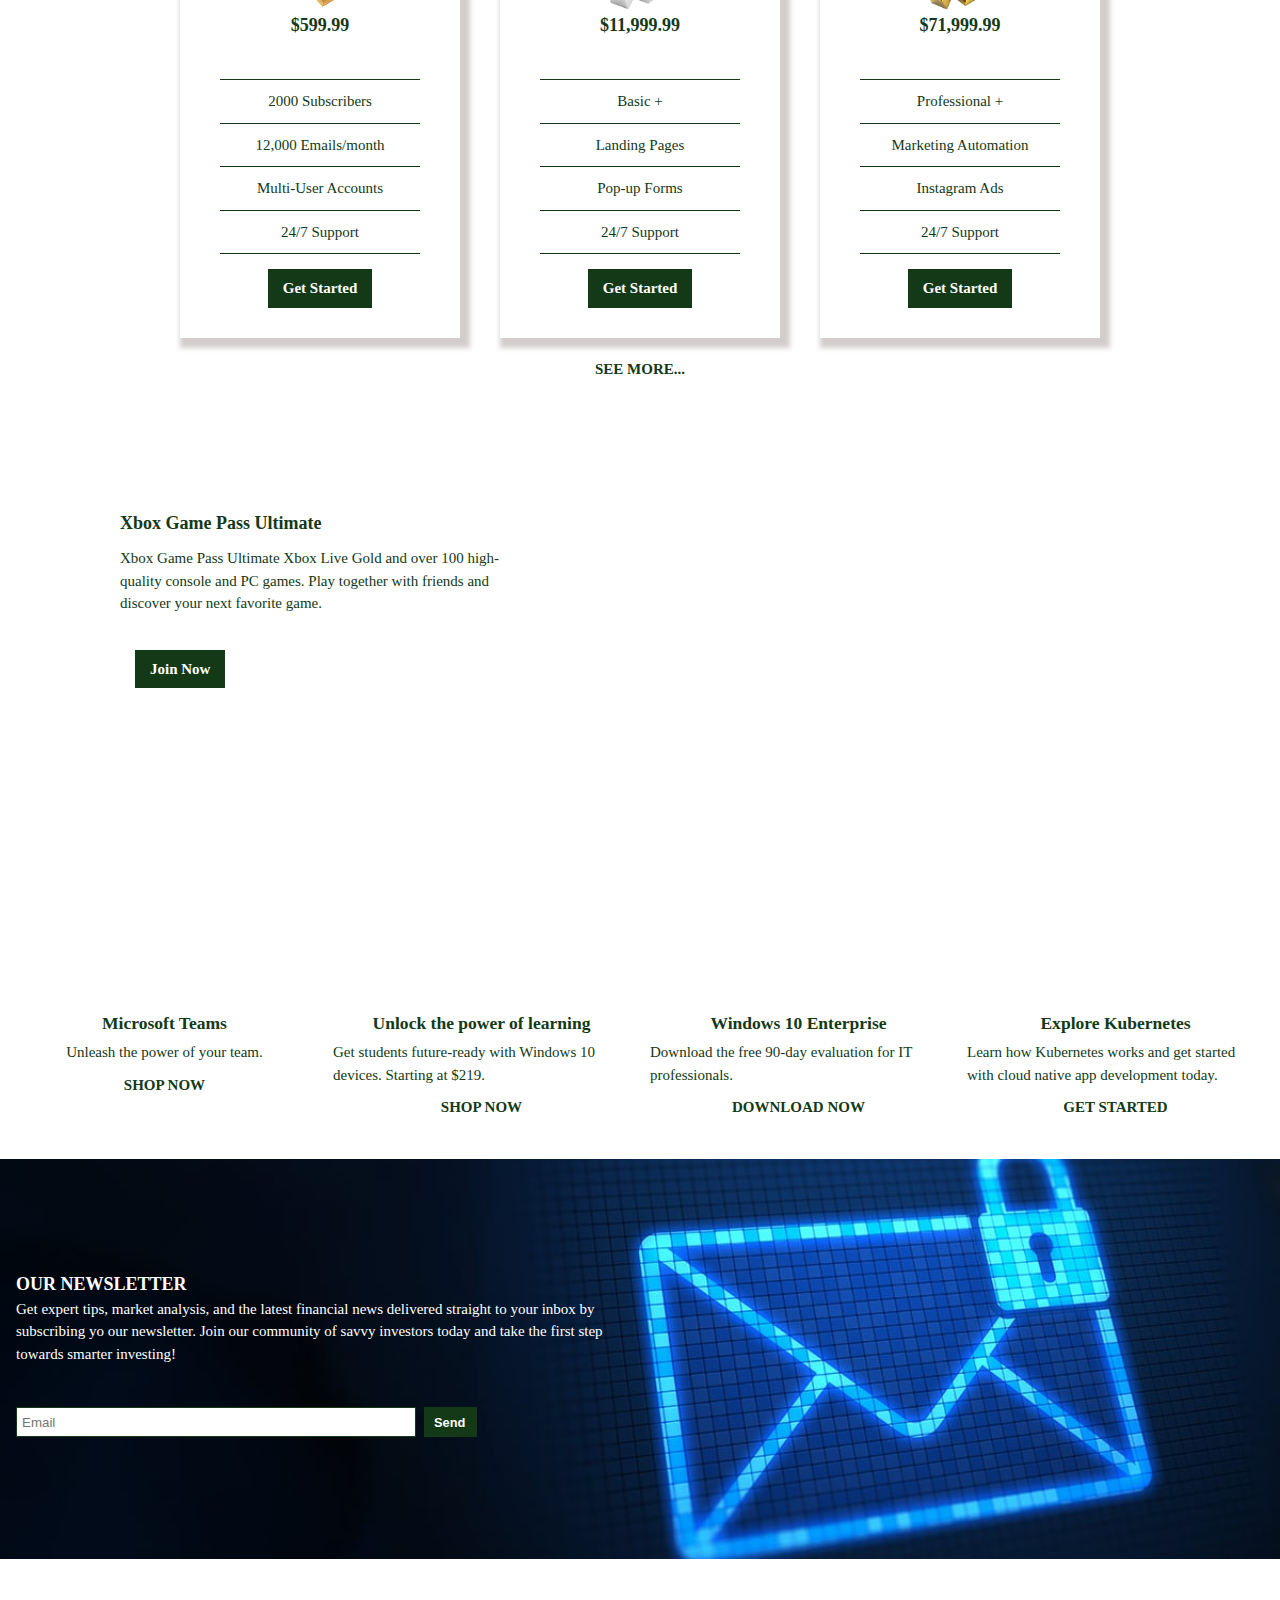
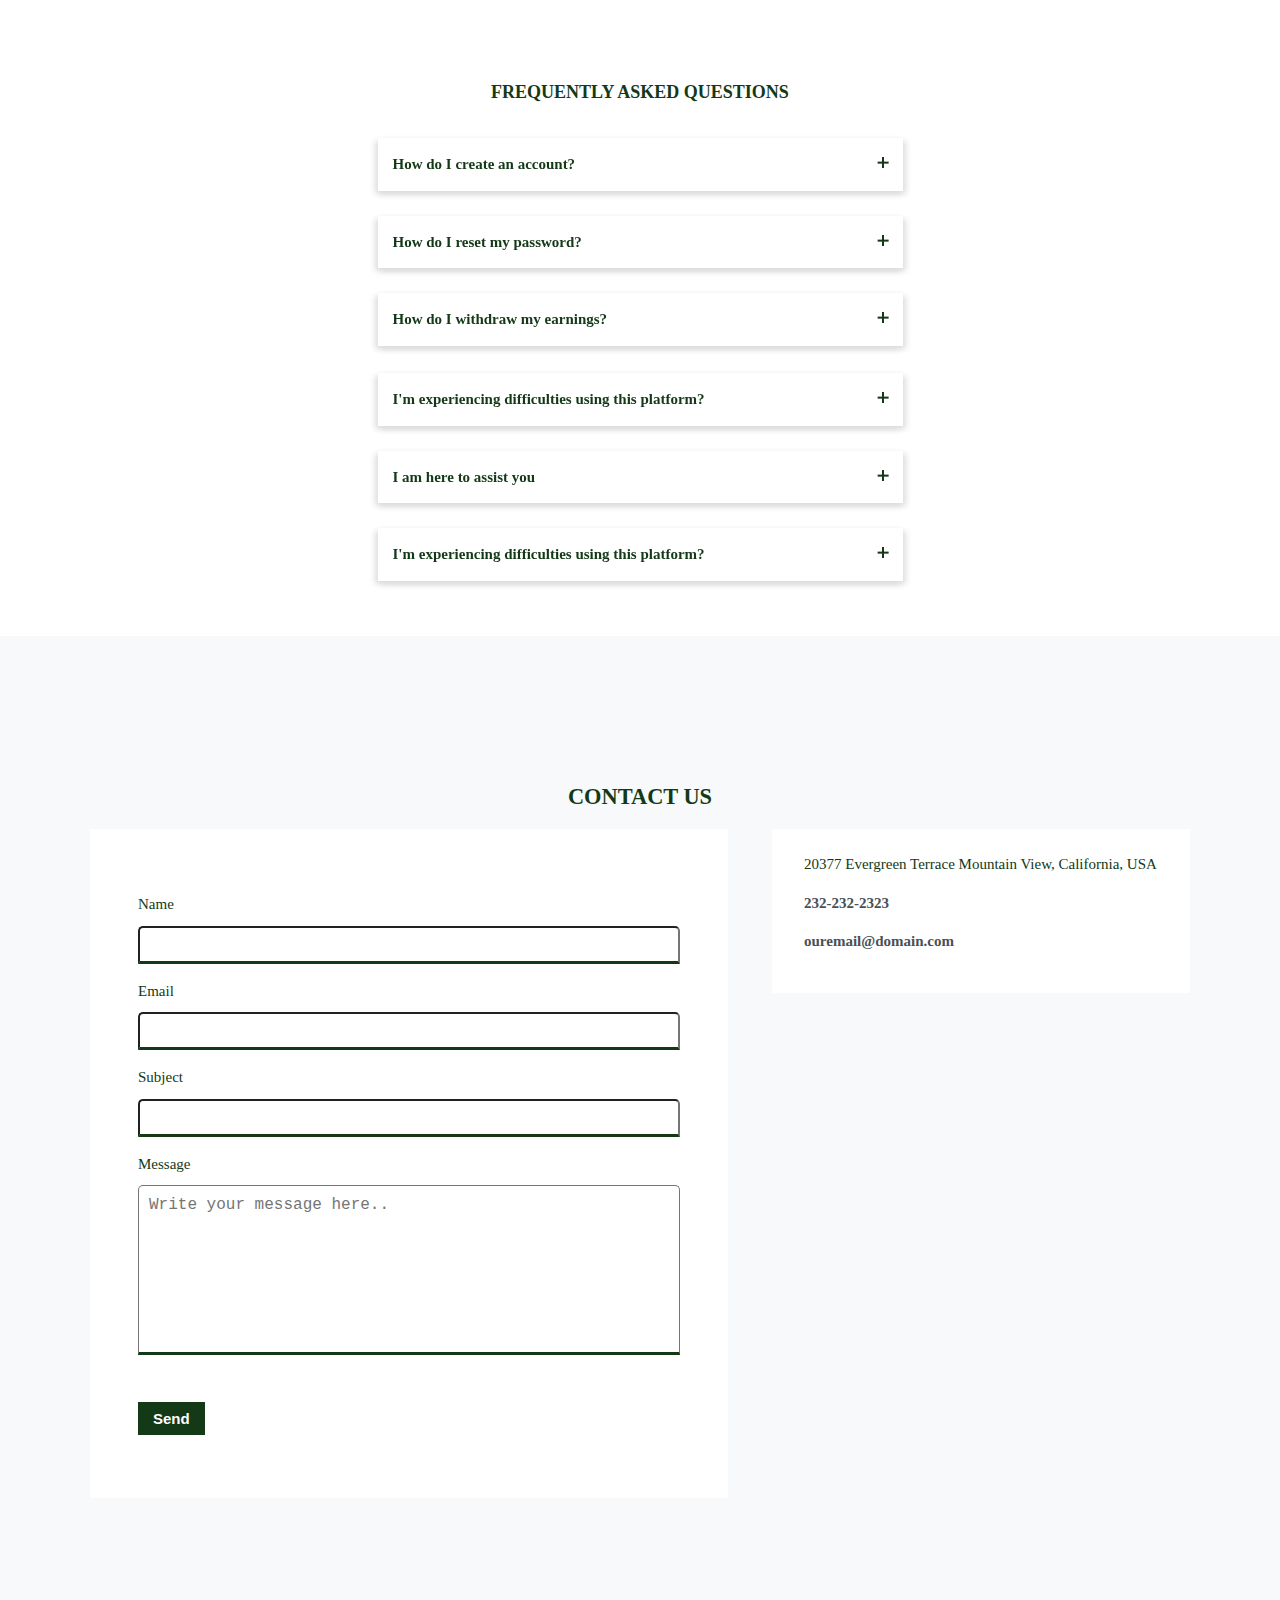
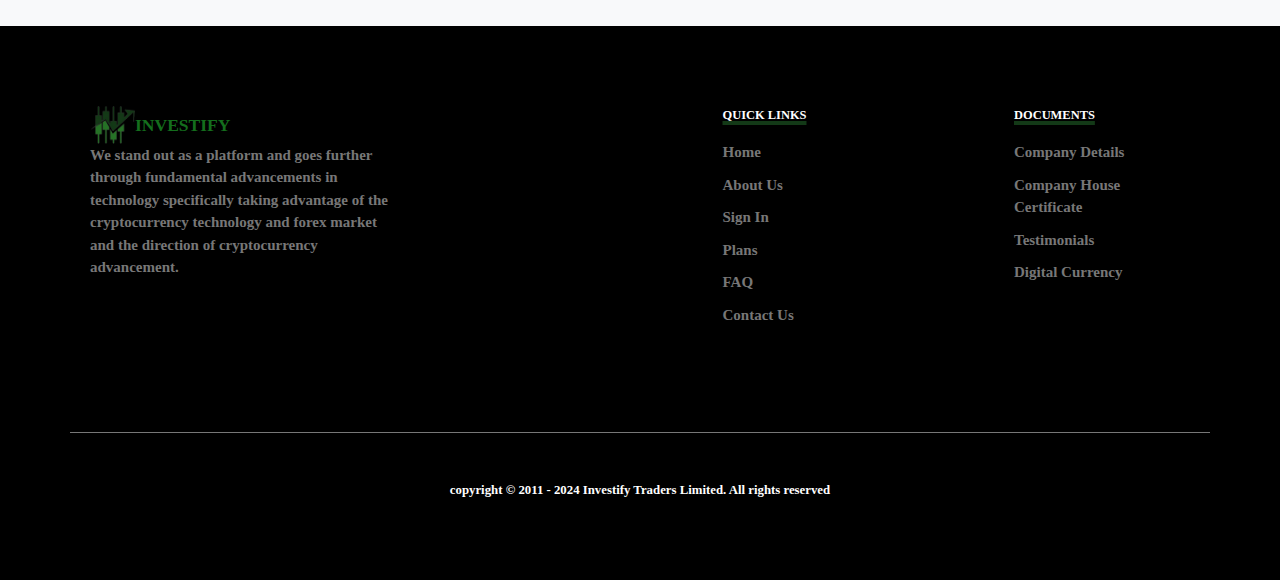
==== commit bede7207: "Added all" ====
--- a/index.html
+++ b/index.html
@@ -32,7 +32,7 @@
         <li><a href="#">POLICY</a></li>
         <li><a href="#">CONTACT</a></li>
         <li class="list-none"><a href="login.html" target="_blank">SIGN IN</a></li>
-        <li class="list-none"><a href="#">REGISTER</a></li>
+        <li class="list-none"><a href="register.html">REGISTER</a></li>
       </ul>
 
       <ul class="right-menu">
@@ -50,7 +50,7 @@
         Trust us to make your financial growth our priority. <br>
       </h4>
       </div>
-      <a href="#" class="btn">
+      <a href="register.html" class="btn">
         Get Started <i class="fas fa-chevron-right"></i>
       </a>
     </header>
@@ -304,7 +304,7 @@
             step towards smarter investing!
           </p>
           <div class="signup">
-            <h5>Ready to watch? Enter your email to create or restart your membership.</h5>
+            <h5></h5>
             <form class="email-signup">
                 <input type="email" placeholder="Email" required>
                 <button type="submit"><h4>Send</h4> <i class="fa fa-angle-right"></i></button>
--- a/css/styles.css
+++ b/css/styles.css
@@ -4,20 +4,17 @@
   padding: 0;
 }
 
-
 body {
-  font-family:'Times New Roman', Times, serif;
+  font-family: "Times New Roman", Times, serif;
   background: #fff;
   color: var(--pry-color);
   font-size: 15px;
   line-height: 1.5;
 }
 
-
 :root {
   --pry-color: #133917;
 }
-
 
 a {
   color: var(--pry-color);
@@ -25,11 +22,9 @@
   font-weight: bold;
 }
 
-
 ul {
   list-style: none;
 }
-
 
 .container {
   width: 95%;
@@ -37,13 +32,11 @@
   margin: auto;
 }
 
-
 .contain {
   max-width: 1140px;
   margin: 0 auto;
   padding: 0 20px;
 }
-
 
 .btn {
   cursor: pointer;
@@ -54,17 +47,15 @@
   margin: 15px 15px;
   background: var(--pry-color);
   color: #fff;
-  font-size: 15px;;
+  font-size: 15px;
   border: 2px solid var(--pry-color);
 }
 
 .btn:hover {
   background: #fff;
   color: var(--pry-color);
-  transition: .5s;
-
-}
-
+  transition: 0.5s;
+}
 
 /* -------------------------- Nav --------------------------- */
 .main-nav {
@@ -144,7 +135,7 @@
   background: #fff;
   border: 2px solid var(--pry-color);
   color: var(--pry-color);
-  transition: .5s;
+  transition: 0.5s;
 }
 
 .main-nav ul.main-menu {
@@ -160,13 +151,11 @@
   display: none;
 }
 
-
-
 /* ---------------- Showcase ------------------- */
 .showcase {
   width: 100%;
   height: 400px;
-  background: url('../img/inv7.jfif') no-repeat center center/cover;
+  background: url("../img/inv7.jfif") no-repeat center center/cover;
   display: flex;
   flex-direction: column;
   align-items: center;
@@ -182,18 +171,16 @@
   height: fit-content;
   text-align: center;
   position: relative;
-
-}
-
-.showcase h2, .showcase p {
+}
+
+.showcase h2,
+.showcase p {
   margin-bottom: 10px;
 }
 
 .showcase .btn {
   margin-top: 20px;
 }
-
-
 
 /* ---------------- About Us ------------------ */
 .row {
@@ -207,42 +194,37 @@
   text-align: center;
 }
 
-
 @media (max-width: 800px) {
   .row {
-      justify-content: center;
-      flex-direction: column;
+    justify-content: center;
+    flex-direction: column;
   }
   .reverse {
-      flex-direction: column-reverse;
-  }
-}
-
+    flex-direction: column-reverse;
+  }
+}
 
 .text-col {
-  box-shadow: 20px 20px 40px -6px rgba(0,0,0,0.2);
+  box-shadow: 20px 20px 40px -6px rgba(0, 0, 0, 0.2);
   background: transparent;
-  padding: 1rem .5rem; 
-}
-
-
-.text-col, .img-col {
+  padding: 1rem 0.5rem;
+}
+
+.text-col,
+.img-col {
   flex-basis: 50%;
   margin-bottom: 3rem;
 }
-
 
 .text-col p {
   text-align: left;
   font-size: 1rem;
 }
 
-
 .img-col {
   width: 100%;
-  background: url('../img/globe.png') no-repeat center center/cover;
-}
-
+  background: url("../img/globe.png") no-repeat center center/cover;
+}
 
 .img-col img {
   display: block;
@@ -251,26 +233,18 @@
   margin: auto;
 }
 
-
- .text-col h1 {
+.text-col h1 {
   font-size: 1.6rem;
   font-weight: 600;
   margin-bottom: 1.3rem;
   text-align: center;
 }
 
-
 @media (max-width: 481px) {
   .text-col p {
     font-size: smaller;
   }
 }
-
-
-
-
-
-
 
 /* ---------------- Home cards ----------------- */
 .home-cards-container h1 {
@@ -330,8 +304,6 @@
   width: 60px;
   height: 60px;
 }
-
-
 
 /* -------------------- Plan section --------------------- */
 .top {
@@ -479,14 +451,12 @@
   cursor: pointer;
 }
 
-
-
-
 /* ------------------------ Xbox ----------------------- */
 .xbox {
   width: 100%;
   height: 500px;
-  background: url('https://i.ibb.co/tBJGPD9/xbox.png') no-repeat center center/cover;
+  background: url("https://i.ibb.co/tBJGPD9/xbox.png") no-repeat center
+    center/cover;
   margin-top: 5rem;
   margin-bottom: 20px;
 }
@@ -496,7 +466,8 @@
   padding: 50px 0 0 30px;
 }
 
-.xbox p, .carbon p {
+.xbox p,
+.carbon p {
   margin: 10px 0 20px;
 }
 
@@ -510,7 +481,7 @@
   padding: 0 1rem 0 1rem;
   color: #fff;
   width: 100%;
-  background: url('../img/inv13.jpg') no-repeat center center/cover;
+  background: url("../img/inv13.jpg") no-repeat center center/cover;
 }
 
 .newsletter-content {
@@ -531,7 +502,6 @@
   width: 100%;
   gap: 0.5rem;
 }
-
 
 .email-signup input {
   max-width: 400px;
@@ -545,13 +515,12 @@
   border: 1px solid var(--pry-color);
 }
 
-
 .email-signup button {
   background: var(--pry-color);
   border: 0;
   outline: 0;
   color: #fff;
-  font-size: .8rem;
+  font-size: 0.8rem;
   cursor: pointer;
   height: 30px;
   font-weight: 600;
@@ -562,21 +531,18 @@
   gap: 2px;
 }
 
-
-.email-signup button:hover, nav div button:hover:nth-child(2) {
+.email-signup button:hover,
+nav div button:hover:nth-child(2) {
   background: #fff;
   color: var(--pry-color);
   transition: 1s;
 }
-
-
 
 /* ----------------------FAQ----------------- */
 .accordion-sec {
   margin: 8em auto 5em auto;
   max-width: 35em;
 }
-
 
 .accordion-two {
   margin: -2em auto;
@@ -613,8 +579,9 @@
   font-weight: bold;
 }
 
-.title:after, .title:before {
-  content: '';
+.title:after,
+.title:before {
+  content: "";
   position: absolute;
   right: 1.25em;
   top: 1.25em;
@@ -654,10 +621,6 @@
   }
 }
 
-
-
-
-
 /* ----------------- Contact ----------------- */
 #contact {
   background: #f8f9fa;
@@ -723,7 +686,7 @@
   justify-content: flex-start;
   align-items: center;
   flex-wrap: nowrap;
-  gap: .5rem;
+  gap: 0.5rem;
   margin-bottom: 1rem;
   overflow: hidden;
 }
@@ -743,7 +706,7 @@
 
 #address-container a {
   text-decoration: none;
-  color:#495057;
+  color: #495057;
 }
 
 #address-container a:hover {
@@ -753,8 +716,6 @@
 #form-container .btn {
   margin-left: 0;
 }
-
-
 
 @media (max-width: 767px) {
   .contain {
@@ -775,23 +736,19 @@
   }
 }
 
-
 @media (max-width: 500px) {
   #contact {
     padding: 4rem 0;
-}
+  }
 
   #contact h2 {
     margin-bottom: 2rem;
-}
+  }
 
   #form-container {
     padding: 1.5rem;
-}
-}
-
-
-
+  }
+}
 
 /* ---------------- Footer ------------------ */
 footer {
@@ -869,7 +826,7 @@
 
 footer small {
   margin-top: 3rem;
-  font-size: .8rem;
+  font-size: 0.8rem;
   display: block;
   text-align: center;
   color: #fff;
@@ -885,11 +842,6 @@
   color: #fff;
 }
 
-
-
-
-
-
 /* ------------------Media queries ------------------ */
 @media (max-width: 767px) {
   .contain {
@@ -898,45 +850,45 @@
   #form-container {
     width: 100%;
     padding: 2rem;
-}
-
-#address-container {
+  }
+
+  #address-container {
     width: 100%;
     margin-top: 2rem;
-}
-
-footer {
+  }
+
+  footer {
     padding: 6rem 0;
-}
-
-footer .flex {
+  }
+
+  footer .flex {
     flex-wrap: wrap;
-}
-
-footer .flex > div {
+  }
+
+  footer .flex > div {
     width: 100%;
     margin-top: 1rem;
-}
-
-footer .flex > div:first-child {
+  }
+
+  footer .flex > div:first-child {
     margin-top: 0;
-}
-
-footer .footer-about p {
+  }
+
+  footer .footer-about p {
     font-size: 1rem;
     width: 100%;
-}
-
-footer .footer-subscribe input {
+  }
+
+  footer .footer-subscribe input {
     width: 90%;
-}
-
-footer h5.follow-us {
+  }
+
+  footer h5.follow-us {
     margin-top: 2rem;
-}
-}
-
-@media(max-width: 700px) {
+  }
+}
+
+@media (max-width: 700px) {
   .menu-btn {
     position: fixed;
     top: 0.45rem;
@@ -957,7 +909,7 @@
   .main-nav ul.main-menu {
     display: block;
     position: absolute;
-    top:0;
+    top: 0;
     left: 0;
     width: 100%;
     height: fit-content;
@@ -967,7 +919,7 @@
     color: #c2b8b8;
     -webkit-backdrop-filter: blur(10px);
     backdrop-filter: blur(10px);
-    box-shadow: 20px 20px 40px -6px rgba(0,0,0,0.2);
+    box-shadow: 20px 20px 40px -6px rgba(0, 0, 0, 0.2);
     background: $white;
   }
 
@@ -991,7 +943,7 @@
 
   .main-nav ul.main-menu.show {
     transform: translateX(-20px);
-  }  
+  }
 
   .home-cards {
     grid-template-columns: repeat(2, 1fr);
@@ -1014,7 +966,7 @@
   }
 }
 
-@media(max-width: 500px) {
+@media (max-width: 500px) {
   .home-cards {
     grid-template-columns: 1fr;
   }
@@ -1040,4 +992,4 @@
   footer {
     padding: 4rem 0;
   }
-}+}
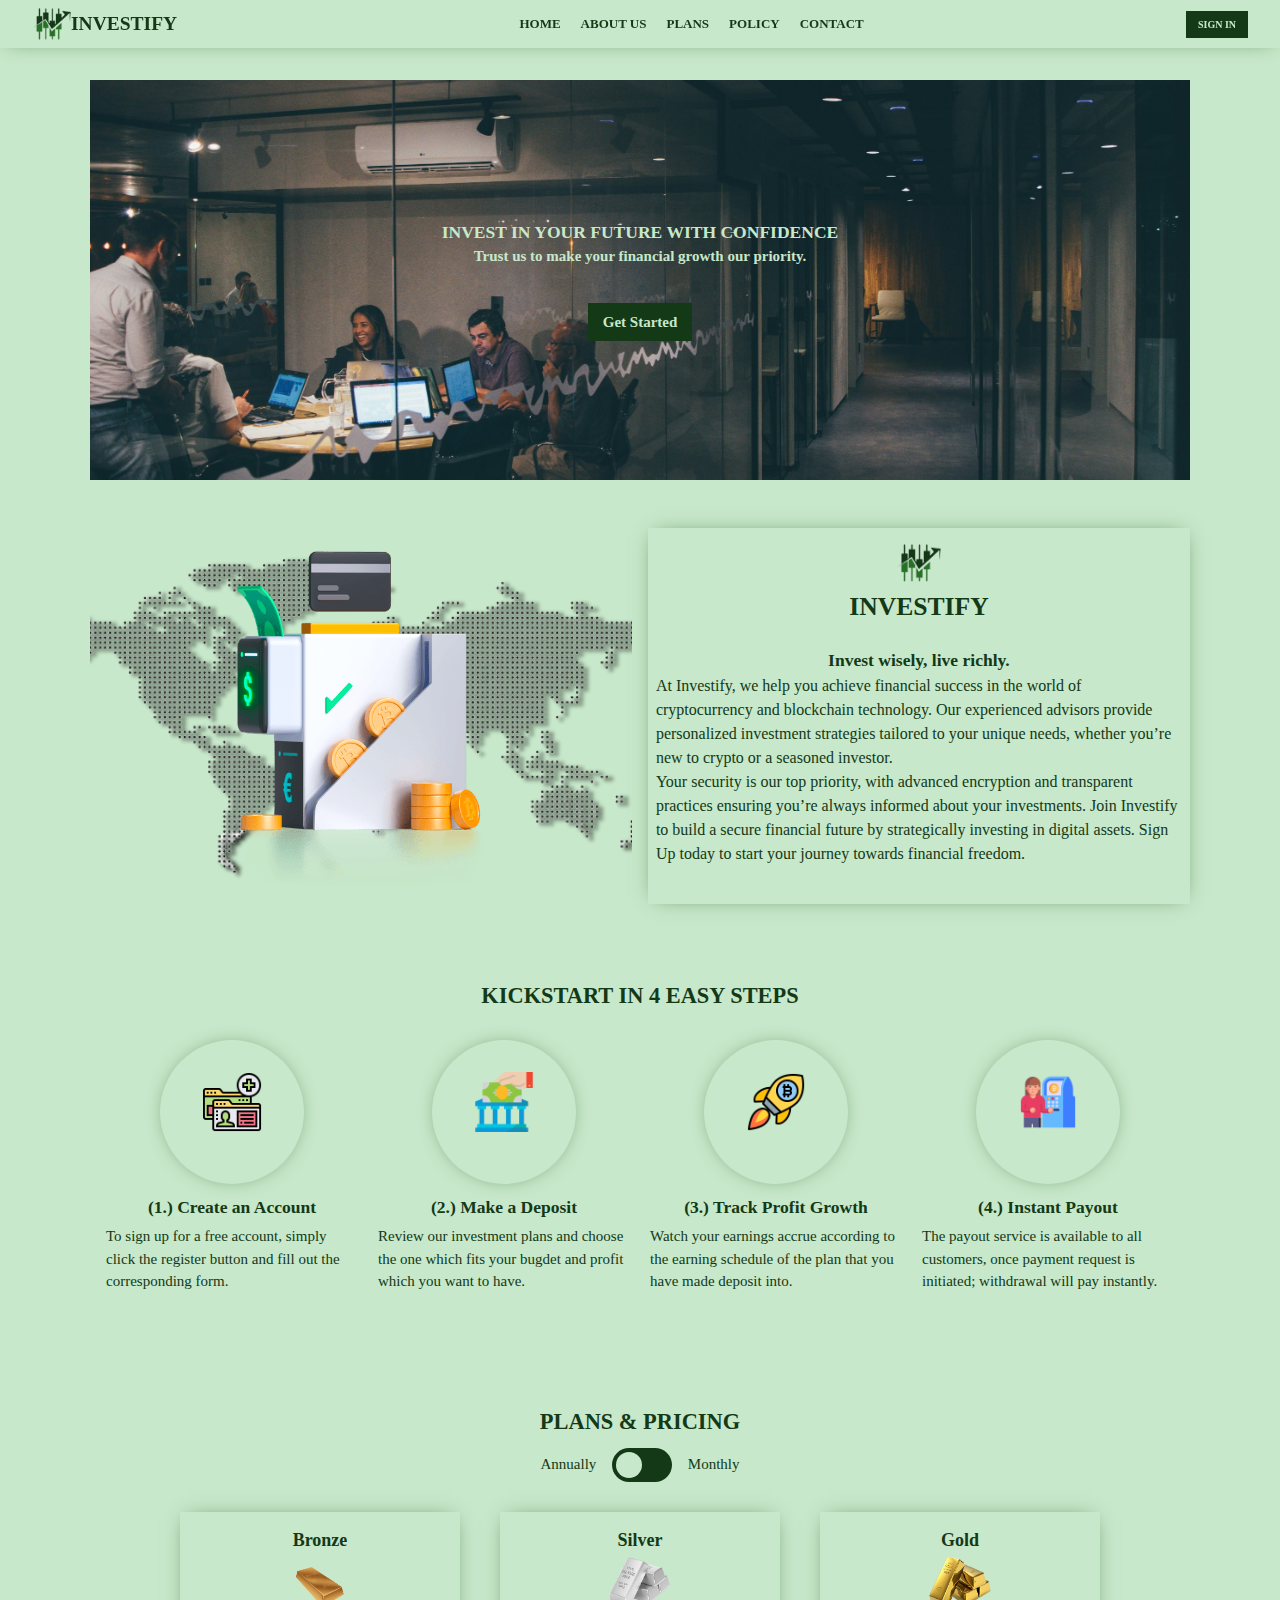
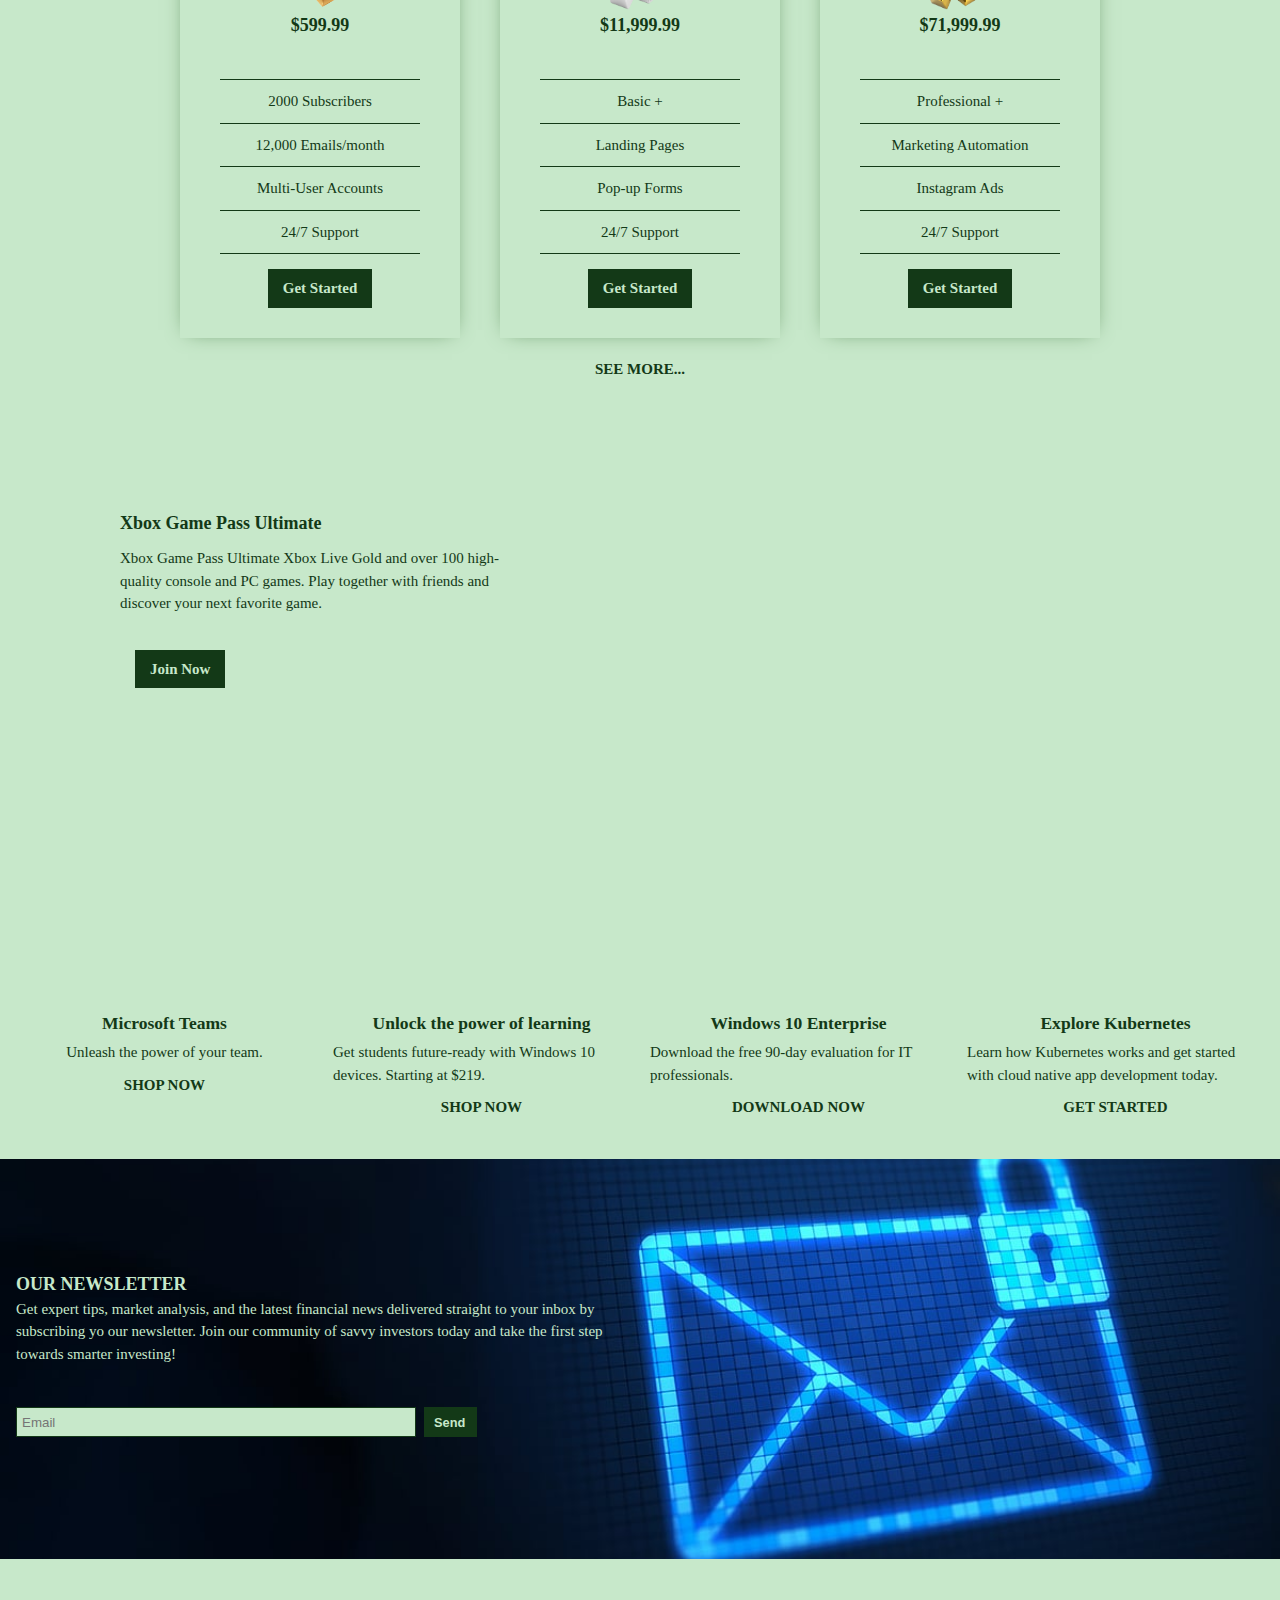
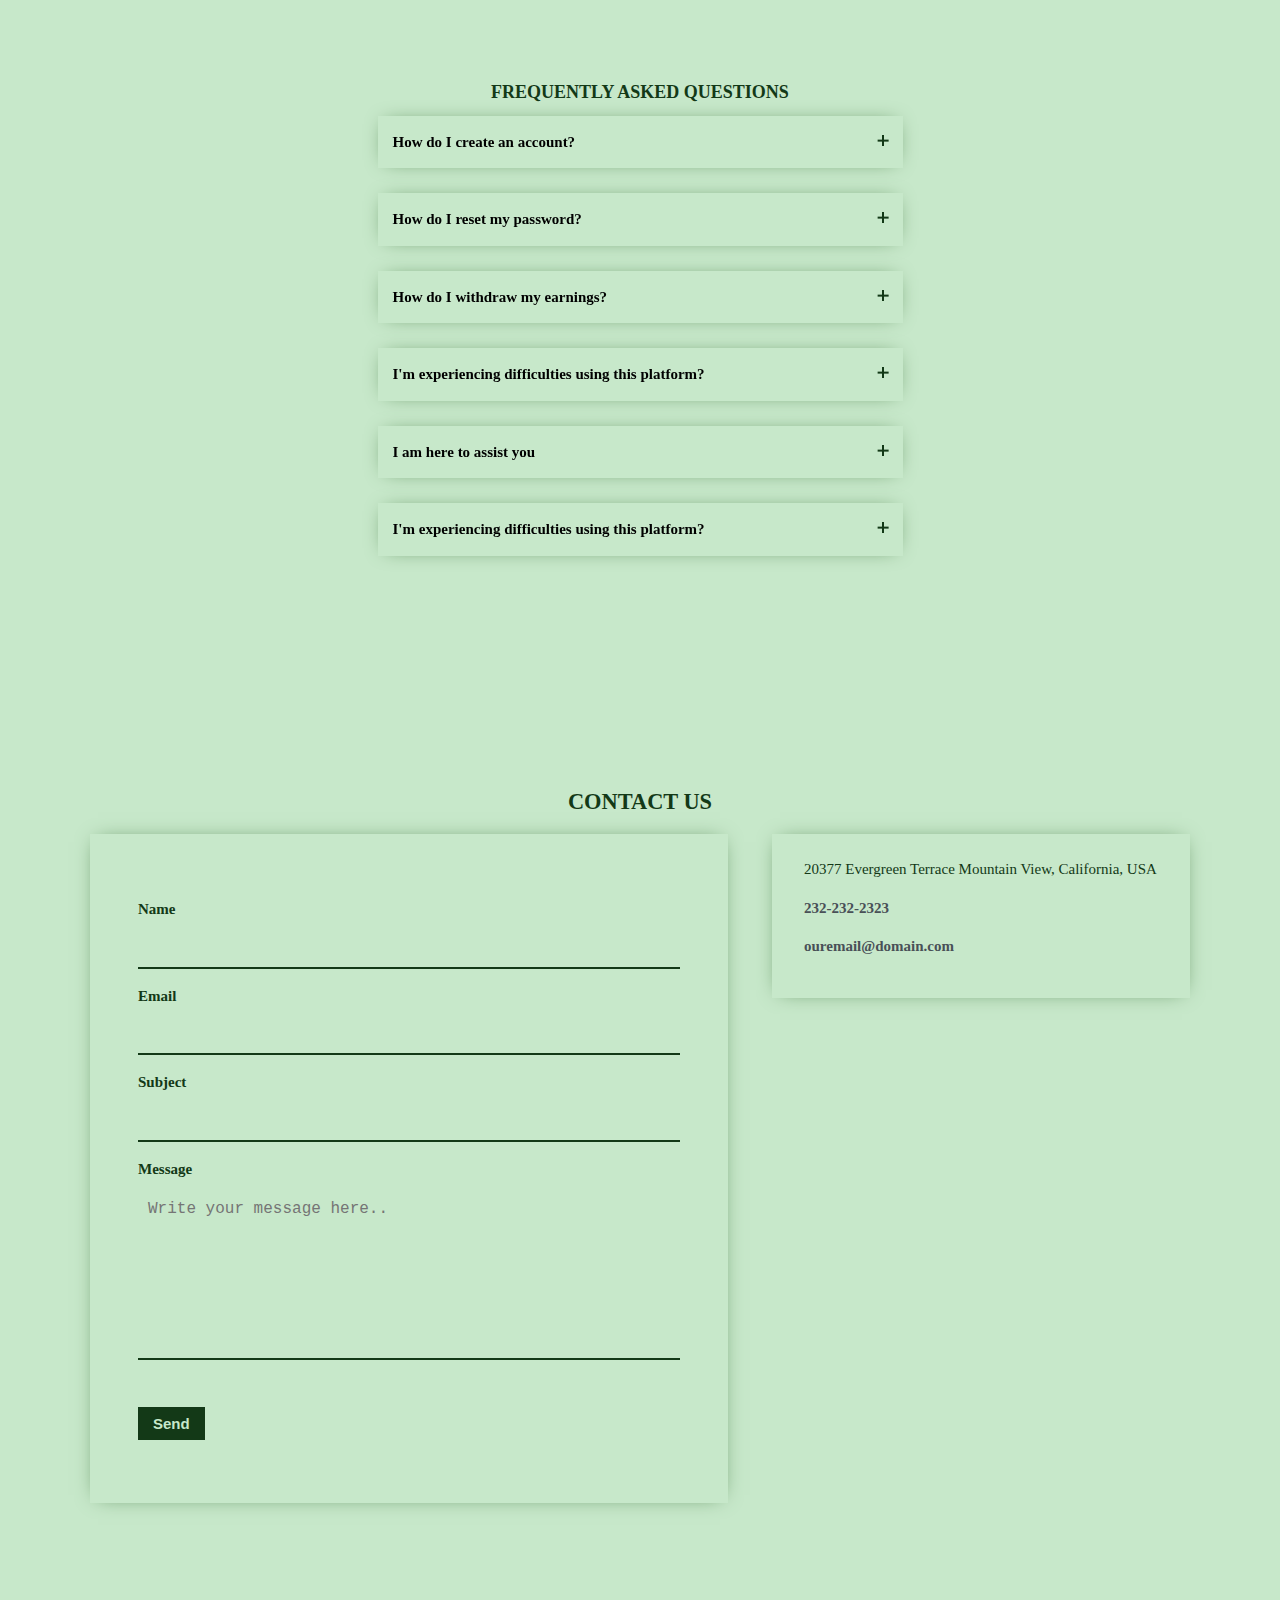
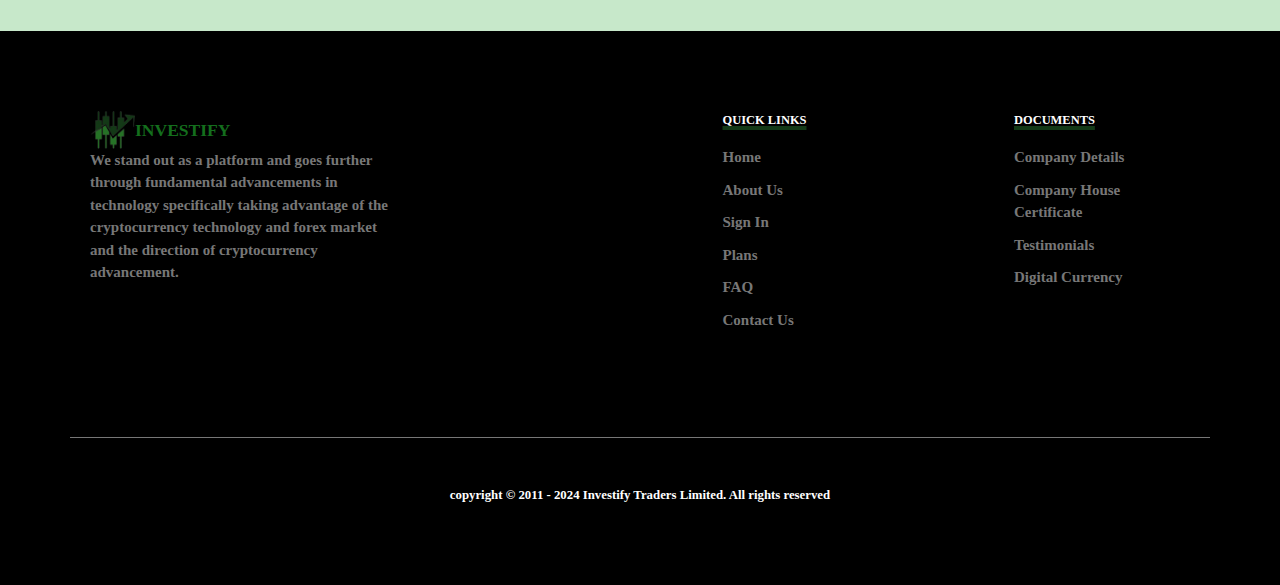
==== commit 6ec60c32: "Added all" ====
--- a/index.html
+++ b/index.html
@@ -50,7 +50,7 @@
         Trust us to make your financial growth our priority. <br>
       </h4>
       </div>
-      <a href="register.html" class="btn">
+      <a href="register.html" target="_blank" class="btn">
         Get Started <i class="fas fa-chevron-right"></i>
       </a>
     </header>
@@ -314,97 +314,96 @@
       </section>
 
       <!-- -----------------FAQ-------------------- -->
-        
-      <section class="accordion-sec">
-        <div class="accordion">
-          <h1>FREQUENTLY ASKED QUESTIONS</h1>
-
-          <div class="option">
-            <input type="checkbox" id="toggle1" class="toggle" />
-            <label class="title" for="toggle1">
-              How do I create an account?
-            </label>
-            <div class="content-acc">
-              <p>
-                To create an account, click on the "Sign Up" button, fill
-                in your details, and follow the instructions to verify 
-                your email address. Once account has been succesfully created
-                click the login link to login with the required credentials.
-              </p>
-            </div>
-          </div>
-      
-          <div class="option">
-            <input type="checkbox" id="toggle2" class="toggle" />
-            <label class="title" for="toggle2">
-              How do I reset my password?
-            </label>
-            <div class="content-acc">
-              <p>
-                Click on the "Forgot Password" link on the login page, enter
-                your registered email address, and follow the instructions
-                sent to your email to reset your password.
-              </p>
-            </div>
-          </div>
-      
-          <div class="option">
-            <input type="checkbox" id="toggle3" class="toggle" />
-            <label class="title" for="toggle3">
-              How do I withdraw my earnings?
-            </label>
-            <div class="content-acc">
-              <p>
-                To initiate a withdrawal, sign in to your account, select
-                your prefered cryptocurrency, insert your withdrawal wallet.
-                Submit your withdrawal request, and your transaction will be
-                automatically approved.
-              </p>
-            </div>
-          </div>
-        </div>
-
-      <div class="accordion-two">
-
-        <div class="option">
-          <input type="checkbox" id="toggle4" class="toggle" />
-          <label class="title" for="toggle4">
-            I'm experiencing difficulties using this platform?
-          </label>
-          <div class="content-acc">
-            <p>
-              If experiencing any type of difficulty in using this platform, kinf visit the Contact section, fill out the form
-              correctly and submit. We will respond to your inquiry,
-              so please wait for a while.
-            </p>
-          </div>
-        </div>
-    
-        <div class="option">
-          <input type="checkbox" id="toggle5" class="toggle" />
-          <label class="title" for="toggle5">
-            I am here to assist you
-          </label>
-          <div class="content-acc">
-            <p>Lorem ipsum dolor sit amet, consectetur adipiscing elit, sed do eiusmod tempor incididunt ut labore et dolore magna aliqua. Ut enim ad minim veniam, quis nostrud exercitation ullamco laboris nisi ut aliquip ex ea commodo consequat. </p>
-          </div>
-        </div>
-    
-        <div class="option">
-          <input type="checkbox" id="toggle6" class="toggle" />
-          <label class="title" for="toggle6">
-            I'm experiencing difficulties using this platform?
-          </label>
-          <div class="content-acc">
-            <p>
-              If experiencing any type of difficulty in using this platform, kinf visit the Contact section, fill out the form
-              correctly and submit. We will respond to your inquiry,
-              so please wait for a while.
-            </p>
-          </div>
-        </div>
-      </div>
-      </section>
+<section class="accordion-sec">
+  <div class="accordion">
+    <h1>FREQUENTLY ASKED QUESTIONS</h1>
+
+    <div class="option">
+      <input type="checkbox" id="toggle1" class="toggle" />
+      <label class="title" for="toggle1">
+        How do I create an account?
+      </label>
+      <div class="content-acc">
+        <p>
+          To create an account, click on the "Sign Up" button, fill
+          in your details, and follow the instructions to verify 
+          your email address. Once account has been successfully created
+          click the login link to log in with the required credentials.
+        </p>
+      </div>
+    </div>
+
+    <div class="option">
+      <input type="checkbox" id="toggle2" class="toggle" />
+      <label class="title" for="toggle2">
+        How do I reset my password?
+      </label>
+      <div class="content-acc">
+        <p>
+          Click on the "Forgot Password" link on the login page, enter
+          your registered email address, and follow the instructions
+          sent to your email to reset your password.
+        </p>
+      </div>
+    </div>
+
+    <div class="option">
+      <input type="checkbox" id="toggle3" class="toggle" />
+      <label class="title" for="toggle3">
+        How do I withdraw my earnings?
+      </label>
+      <div class="content-acc">
+        <p>
+          To initiate a withdrawal, sign in to your account, select
+          your preferred cryptocurrency, insert your withdrawal wallet.
+          Submit your withdrawal request, and your transaction will be
+          automatically approved.
+        </p>
+      </div>
+    </div>
+  </div>
+
+  <div class="accordion-two">
+    <div class="option">
+      <input type="checkbox" id="toggle4" class="toggle" />
+      <label class="title" for="toggle4">
+        I'm experiencing difficulties using this platform?
+      </label>
+      <div class="content-acc">
+        <p>
+          If experiencing any type of difficulty in using this platform, kindly visit the Contact section, fill out the form
+          correctly and submit. We will respond to your inquiry,
+          so please wait for a while.
+        </p>
+      </div>
+    </div>
+
+    <div class="option">
+      <input type="checkbox" id="toggle5" class="toggle" />
+      <label class="title" for="toggle5">
+        I am here to assist you
+      </label>
+      <div class="content-acc">
+        <p>Lorem ipsum dolor sit amet, consectetur adipiscing elit, sed do eiusmod tempor incididunt ut labore et dolore magna aliqua. Ut enim ad minim veniam, quis nostrud exercitation ullamco laboris nisi ut aliquip ex ea commodo consequat. </p>
+      </div>
+    </div>
+
+    <div class="option">
+      <input type="checkbox" id="toggle6" class="toggle" />
+      <label class="title" for="toggle6">
+        I'm experiencing difficulties using this platform?
+      </label>
+      <div class="content-acc">
+        <p>
+          If experiencing any type of difficulty in using this platform, kindly visit the Contact section, fill out the form
+          correctly and submit. We will respond to your inquiry,
+          so please wait for a while.
+        </p>
+      </div>
+    </div>
+  </div>
+</section>
+
 
 
       <!-- --------------------------- Contact -------------------- -->
--- a/css/styles.css
+++ b/css/styles.css
@@ -6,7 +6,7 @@
 
 body {
   font-family: "Times New Roman", Times, serif;
-  background: #fff;
+  background: #c7e8ca;
   color: var(--pry-color);
   font-size: 15px;
   line-height: 1.5;
@@ -14,6 +14,7 @@
 
 :root {
   --pry-color: #133917;
+  --bg-color: #c7e8ca;
 }
 
 a {
@@ -46,13 +47,13 @@
   padding: 6px 13px;
   margin: 15px 15px;
   background: var(--pry-color);
-  color: #fff;
+  color: var(--bg-color);
   font-size: 15px;
   border: 2px solid var(--pry-color);
 }
 
 .btn:hover {
-  background: #fff;
+  background: var(--bg-color);
   color: var(--pry-color);
   transition: 0.5s;
 }
@@ -69,10 +70,10 @@
   height: 3rem;
   padding: 20px 0;
   font-size: 13px;
-  background: #fff;
+  background: var(--bg-color);
   z-index: 1;
   padding: 0 2.5% 0 2.5%;
-  box-shadow: 3px 1px 5px 1px #495057;
+  box-shadow: 0 0 20px -8px #4a7d47;
 }
 
 .logo {
@@ -125,14 +126,14 @@
 .sign-in {
   background: var(--pry-color);
   border: 2px solid var(--pry-color);
-  color: #fff;
+  color: var(--bg-color);
   padding: 4px 10px;
   font-size: 10px;
   margin-right: 0;
 }
 
 .sign-in:hover {
-  background: #fff;
+  background: var(--bg-color);
   border: 2px solid var(--pry-color);
   color: var(--pry-color);
   transition: 0.5s;
@@ -162,7 +163,7 @@
   text-align: center;
   justify-content: center;
   margin: 5rem 0 1.7rem 0;
-  color: #fff;
+  color: var(--bg-color);
 }
 
 .showcase-text {
@@ -205,7 +206,7 @@
 }
 
 .text-col {
-  box-shadow: 20px 20px 40px -6px rgba(0, 0, 0, 0.2);
+  box-shadow: 0 0 20px -8px #4a7d47;
   background: transparent;
   padding: 1rem 0.5rem;
 }
@@ -295,7 +296,7 @@
   justify-content: center;
   background: transparent;
   width: 9rem;
-  box-shadow: 5px 5px 5px #616161;
+  box-shadow: 0 0 20px -8px #4a7d47;
   border-radius: 50%;
   padding: 2rem 0 2rem 0;
 }
@@ -327,7 +328,7 @@
   flex-direction: column;
   align-items: center;
   text-align: center;
-  box-shadow: 5px 5px 5px 5px #d3cdcd;
+  box-shadow: 0 0 20px -8px #4a7d47;
   flex-wrap: wrap;
   color: var(--pry-color);
 }
@@ -405,7 +406,7 @@
   width: 26px;
   left: 4px;
   bottom: 4px;
-  background-color: #fff;
+  background-color: var(--bg-color);
   -webkit-transition: 0.4s;
   transition: 0.4s;
 }
@@ -479,7 +480,7 @@
   align-items: flex-start;
   height: 400px;
   padding: 0 1rem 0 1rem;
-  color: #fff;
+  color: var(--bg-color);
   width: 100%;
   background: url("../img/inv13.jpg") no-repeat center center/cover;
 }
@@ -510,7 +511,7 @@
   padding-left: 5px;
   border: 0;
   outline: 0;
-  background: #fff;
+  background: var(--bg-color);
   color: #000;
   border: 1px solid var(--pry-color);
 }
@@ -519,7 +520,7 @@
   background: var(--pry-color);
   border: 0;
   outline: 0;
-  color: #fff;
+  color: var(--bg-color);
   font-size: 0.8rem;
   cursor: pointer;
   height: 30px;
@@ -533,7 +534,7 @@
 
 .email-signup button:hover,
 nav div button:hover:nth-child(2) {
-  background: #fff;
+  background: var(--bg-color);
   color: var(--pry-color);
   transition: 1s;
 }
@@ -545,7 +546,7 @@
 }
 
 .accordion-two {
-  margin: -2em auto;
+  margin: 0 auto;
 }
 
 .accordion h1 {
@@ -570,17 +571,17 @@
 }
 
 .title {
-  background: #fff;
+  background: var(--bg-color);
   padding: 1em;
   display: block;
   cursor: pointer;
-  box-shadow: 3px 3px 6px #ddd, -3px 3px 6px #ddd;
-  color: $font-color;
+  box-shadow: 0 0 20px -8px #4a7d47;
+  color: #000; /* Use a specific color instead of $font-color */
   font-weight: bold;
 }
 
-.title:after,
-.title:before {
+.title::after,
+.title::before {
   content: "";
   position: absolute;
   right: 1.25em;
@@ -591,14 +592,14 @@
   transition: all 0.2s;
 }
 
-.title:after {
+.title::after {
   transform: rotate(90deg);
 }
 
 .content-acc {
   max-height: 0;
   overflow: hidden;
-  background-color: #fff;
+  background-color: var(--bg-color);
 }
 
 .content-acc p {
@@ -608,22 +609,22 @@
   line-height: 1.5;
 }
 
-.toggle:checked {
-  & + .title,
-  & + .title + .content-acc {
-    box-shadow: 3px 3px 6px #ddd, -3px 3px 6px #ddd;
-  }
-  & + .title + .content-acc {
-    max-height: 500px;
-  }
-  & + .title:before {
-    transform: rotate(90deg) !important;
-  }
-}
+.toggle:checked + .title + .content-acc {
+  max-height: 500px;
+}
+
+.toggle:checked + .title {
+  box-shadow: 0 0 20px -8px #4a7d47;
+}
+
+.toggle:checked + .title::before {
+  transform: rotate(90deg) !important;
+}
+
 
 /* ----------------- Contact ----------------- */
 #contact {
-  background: #f8f9fa;
+  background: var(--bg-color);
   padding: 4rem 0 8rem;
 }
 
@@ -640,24 +641,29 @@
 
 #form-container {
   width: 58%;
-  background: #fff;
+  background: var(--bg-color);
   padding: 3rem;
   box-sizing: border-box;
   height: 0%;
+  box-shadow: 0 0 20px -8px #4a7d47;
 }
 
 #form-container label {
   display: block;
   color: var(--pry-color);
   margin-top: 1rem;
+  font-weight: bold;
 }
 
 #form-container input,
 #form-container textarea {
+  background: #c7e8ca;
   display: block;
-  border-top-left-radius: 5px;
-  border-top-right-radius: 5px;
-  border-bottom: 3px solid var(--pry-color);
+  border-color: var(--pry-color);
+  border-top: none;
+  border-left: none;
+  border-right: none;
+  border-bottom: 2px solid var(--pry-color);
   padding: 10px;
   width: 100%;
   height: 38px;
@@ -671,14 +677,22 @@
   resize: none;
 }
 
+#form-container input:focus,
+#form-container textarea:focus {
+  outline: 0;
+  border-color: var(--pry-color);
+  border-bottom: 2px solid var(--pry-color);
+}
+
 #address-container {
   width: 38%;
-  background: #fff;
+  background: var(--bg-color);
   padding: 1.5rem;
   height: fit-content;
   display: flex;
   flex-direction: column;
   justify-content: space-around;
+  box-shadow: 0 0 20px -8px #4a7d47;
 }
 
 #address-container div {
